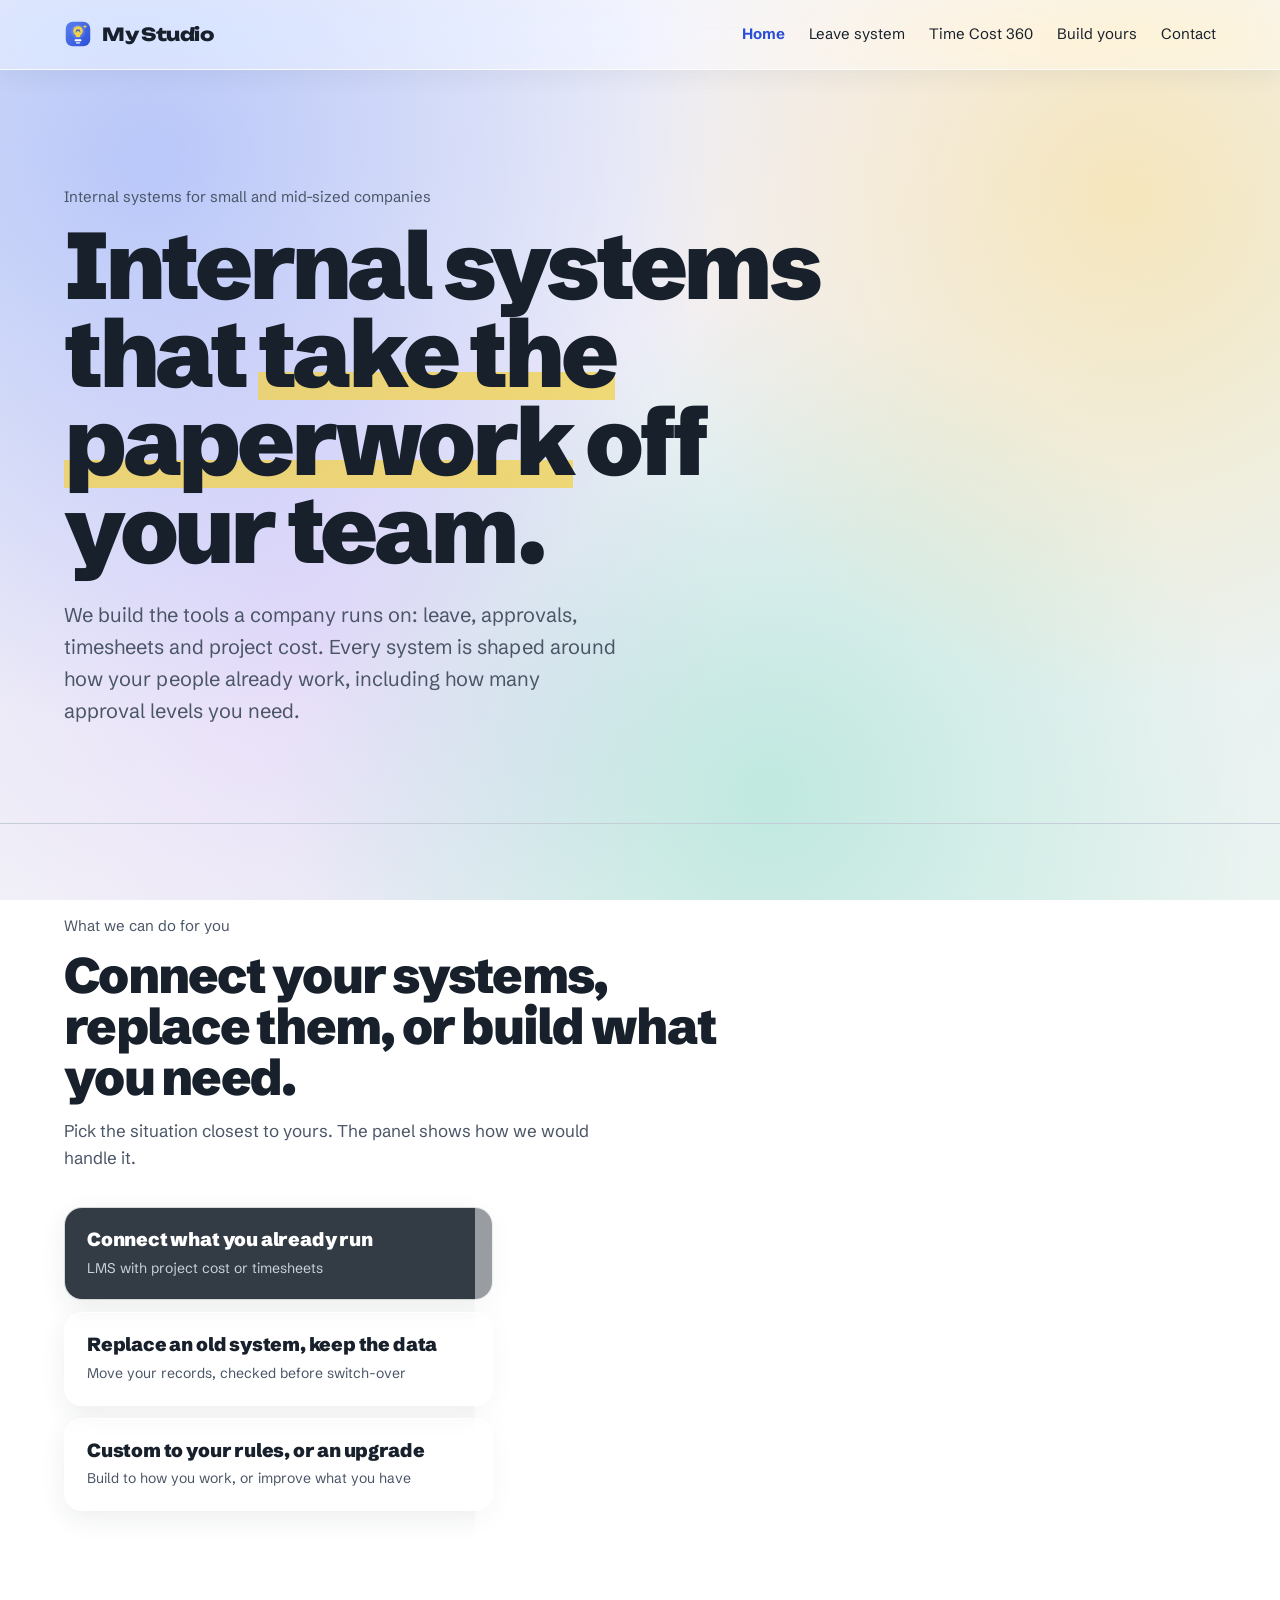
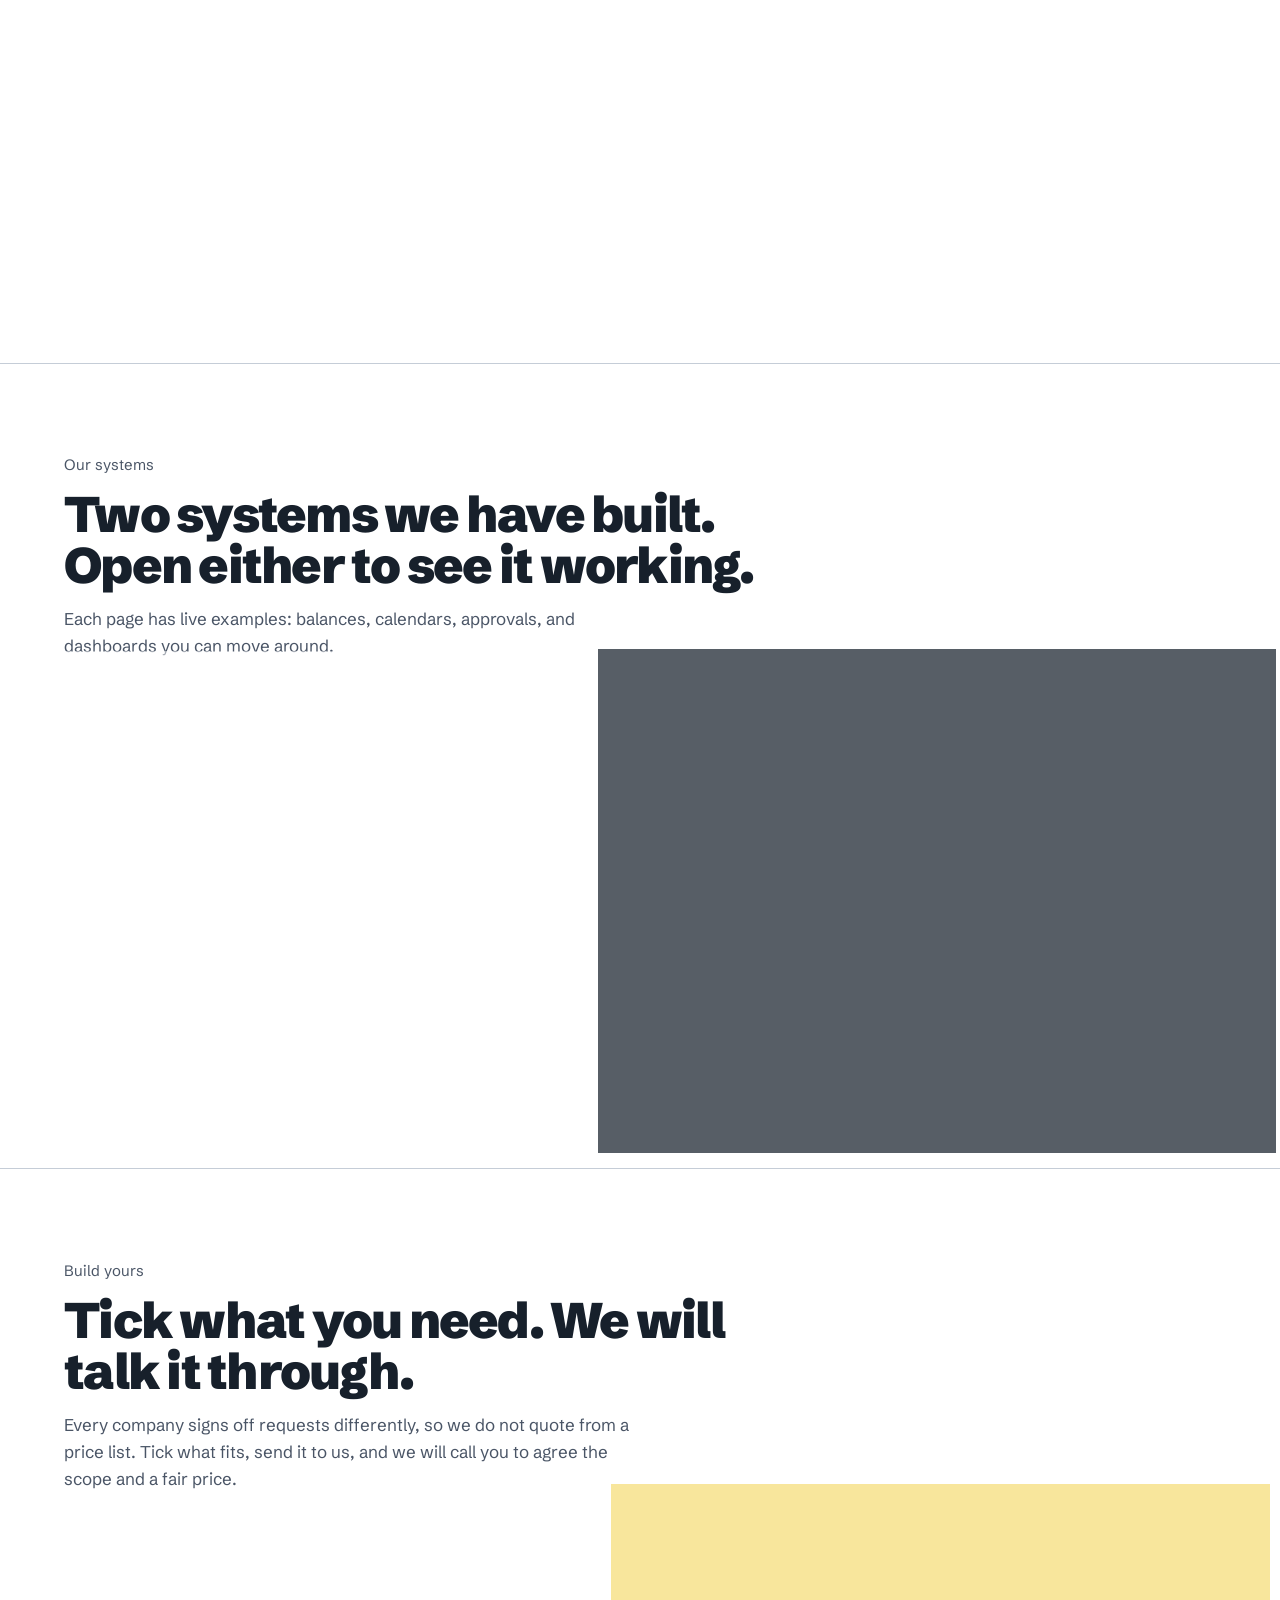
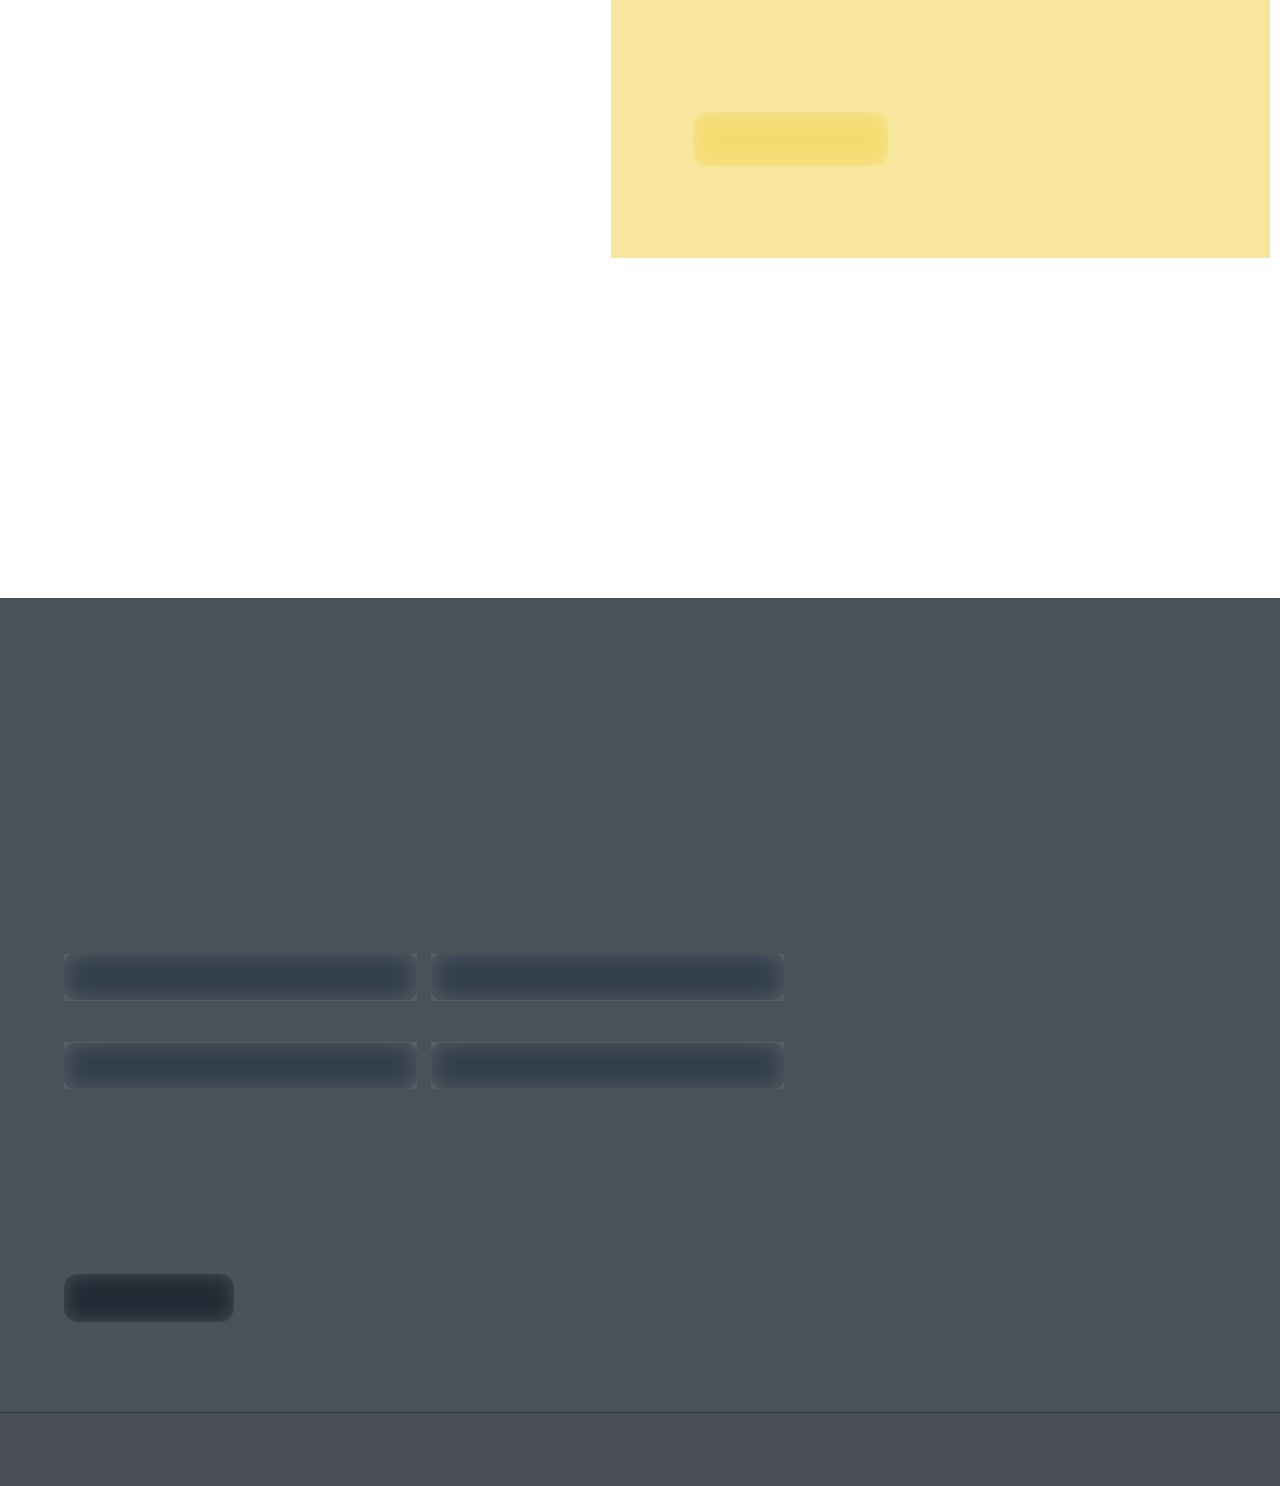
==== index.html @ 52f241e6 "my-studio-site My Studio portfolio: leave, timesheet and project cost systems." ====
<!doctype html>
<html lang="en">
<head>
<meta charset="utf-8">
<meta name="viewport" content="width=device-width, initial-scale=1">
<title>My Studio · Internal systems</title>
<link rel="preconnect" href="https://fonts.googleapis.com">
<link rel="preconnect" href="https://fonts.gstatic.com" crossorigin>
<link href="https://fonts.googleapis.com/css2?family=Schibsted+Grotesk:wght@400;500;700;900&family=Unbounded:wght@600;800&family=JetBrains+Mono:wght@400;600&display=swap" rel="stylesheet">
<link rel="stylesheet" href="styles.css">
<style>
  .hero { padding: clamp(60px, 9vw, 120px) var(--gutter) clamp(56px, 8vw, 96px); }
  .hero h1 { font-size: clamp(46px, 7.4vw, 100px); font-weight: 900; letter-spacing: -0.045em; line-height: 0.93; max-width: 14ch; }
  .hero h1 .strike {
    background: linear-gradient(var(--yellow), var(--yellow)) no-repeat 0 88% / 0% 0.3em;
    animation: wash 1s .35s cubic-bezier(.6,0,.2,1) forwards;
  }
  @keyframes wash { to { background-size: 100% 0.3em; } }
  .hero .lede { margin-top: 26px; max-width: 46ch; font-size: 20px; color: var(--ink-soft); }

  /* Interactive: what we can do */
  .path-wrap { display: grid; grid-template-columns: minmax(0, 1fr) minmax(0, 1.6fr); gap: clamp(20px, 3vw, 36px); align-items: start; }
  .path-tab {
    display: block; width: 100%; text-align: left; padding: 20px 22px; margin-bottom: 12px;
    background: rgba(255,255,255,.4); border: 1px solid rgba(255,255,255,.8); border-radius: 18px;
    box-shadow: 0 8px 26px rgba(23,32,43,.08); transition: transform .2s, background .25s, color .25s;
  }
  .path-tab:hover { transform: translateX(4px); }
  .path-tab strong { display: block; font-size: 19px; font-weight: 900; letter-spacing: -0.01em; line-height: 1.2; }
  .path-tab small { display: block; font-size: 14px; margin-top: 6px; color: var(--ink-soft); }
  .path-tab[aria-selected="true"] { background: rgba(23,32,43,.88); color: #fff; }
  .path-tab[aria-selected="true"] small { color: #C9D1DC; }

  .path-panel { padding: clamp(22px, 3vw, 34px); min-height: 420px; }
  .path-panel h3 { font-size: clamp(22px, 2.6vw, 30px); font-weight: 900; letter-spacing: -0.02em; line-height: 1.15; margin-bottom: 10px; }
  .path-panel > p { color: var(--ink-soft); margin-bottom: 22px; max-width: 52ch; }

  /* Switch */
  .switch-row { display: flex; align-items: center; justify-content: space-between; gap: 16px; padding: 14px 0; border-top: 1px solid rgba(23,32,43,.1); border-bottom: 1px solid rgba(23,32,43,.1); margin-bottom: 18px; }
  .switch-row span { font-weight: 700; font-size: 16px; }
  .switch {
    width: 58px; height: 32px; border-radius: 999px; border: 0; padding: 4px; cursor: pointer;
    background: rgba(23,32,43,.22); transition: background .3s; position: relative; flex: none;
  }
  .switch .knob { display: block; width: 24px; height: 24px; border-radius: 50%; background: #fff; box-shadow: 0 2px 6px rgba(0,0,0,.2); transform: translateX(0); transition: transform .3s cubic-bezier(.2,.7,.2,1); }
  .switch[aria-checked="true"] { background: var(--green); }
  .switch[aria-checked="true"] .knob { transform: translateX(26px); }

  /* Timesheet preview */
  .sheet-preview { border: 1px solid rgba(23,32,43,.15); border-radius: 14px; overflow: hidden; background: rgba(255,255,255,.55); }
  .sheet-row { display: grid; grid-template-columns: 70px minmax(0,1fr) 70px; gap: 12px; padding: 12px 16px; border-bottom: 1px solid rgba(23,32,43,.08); font-size: 15px; align-items: center; transition: background .4s, color .4s; }
  .sheet-row:last-child { border-bottom: 0; }
  .sheet-row .d { font-weight: 700; }
  .sheet-row .h { text-align: right; font-family: "JetBrains Mono", monospace; }
  .sheet-row.auto { background: rgba(42,79,214,.14); }
  .sheet-row.empty { color: #A5AEBB; font-style: italic; }
  .sheet-note { margin-top: 14px; font-size: 15px; color: var(--ink-soft); min-height: 24px; }

  /* Migration */
  .mig-row { margin-bottom: 16px; }
  .mig-row .top { display: flex; justify-content: space-between; font-size: 15px; margin-bottom: 6px; }
  .mig-row .top b { font-family: "JetBrains Mono", monospace; font-weight: 600; }
  .mig-row .bar { height: 12px; }
  .mig-status { margin: 18px 0; padding: 14px 16px; border-radius: 14px; background: rgba(221,229,251,.6); font-size: 15px; }
  .mig-status.done { background: rgba(220,242,227,.8); }
  .btn-run { margin-top: 4px; }

  /* Upgrade vs rebuild */
  .choice-list { list-style: none; display: grid; gap: 10px; margin-top: 18px; }
  .choice-list li { padding: 12px 14px; border-left: 4px solid var(--blue); background: rgba(221,229,251,.55); border-radius: 12px; font-size: 15px; animation: rise .35s ease both; }
  .choice-list li:nth-child(2) { animation-delay: .05s; }
  .choice-list li:nth-child(3) { animation-delay: .1s; }

  /* Products */
  .doors { display: grid; grid-template-columns: 1fr 1fr; gap: clamp(20px, 3vw, 36px); }
  .door {
    display: flex; flex-direction: column; gap: 16px; text-decoration: none; color: var(--ink);
    background: rgba(255,255,255,.5); border: 1px solid rgba(255,255,255,.8); border-radius: 18px;
    padding: clamp(24px, 3vw, 36px); box-shadow: 0 10px 36px rgba(23,32,43,.10);
    transition: transform .2s, box-shadow .2s;
  }
  .door:hover { transform: translateY(-4px); box-shadow: 0 18px 44px rgba(23,32,43,.18); }
  .door .k { font-size: 14px; color: var(--ink-soft); }
  .door h3 { font-size: clamp(26px, 3vw, 36px); font-weight: 900; letter-spacing: -0.03em; line-height: 1.05; }
  .door p { color: var(--ink-soft); max-width: 40ch; }
  .door .go { margin-top: auto; font-weight: 700; color: var(--blue); }
  .door .stats { display: grid; grid-template-columns: repeat(3, 1fr); gap: 10px; border-top: 1px dashed rgba(23,32,43,.2); padding-top: 16px; }
  .door .stats div { font-size: 13px; color: var(--ink-soft); }
  .door .stats b { display: block; font-size: 24px; color: var(--ink); font-weight: 900; letter-spacing: -0.02em; }
  .door.tc { background: rgba(23,32,43,.72); border-color: rgba(255,255,255,.18); color: #fff; }
  .door.tc p, .door.tc .k, .door.tc .stats div { color: #B9C2CF; }
  .door.tc .stats div { border-color: #2B3644; }
  .door.tc .stats b { color: var(--paper); }
  .door.tc .go { color: var(--yellow); }

  /* Build yours */
  .configure { display: grid; grid-template-columns: minmax(0, 1fr) minmax(0, 1fr); gap: clamp(28px, 4vw, 60px); align-items: start; }
  .checks { display: grid; gap: 10px; }
  .check { display: flex; gap: 14px; align-items: flex-start; padding: 16px; border: 1px solid rgba(255,255,255,.8); border-radius: 14px; background: rgba(255,255,255,.5); cursor: pointer; transition: transform .2s; }
  .check:hover { transform: translateX(4px); }
  .check input { margin-top: 5px; width: 18px; height: 18px; accent-color: var(--blue); flex: none; }
  .check strong { display: block; font-size: 17px; }
  .check span { font-size: 14px; color: var(--ink-soft); }
  .quote { border-radius: 18px; background: rgba(242,210,75,.55); border: 1px solid rgba(255,255,255,.8); padding: 26px; box-shadow: 0 10px 36px rgba(180,140,20,.18); }
  .quote h3 { font-size: 22px; margin-bottom: 14px; letter-spacing: -0.01em; }
  .quote ul { list-style: none; display: grid; gap: 8px; margin-bottom: 18px; }
  .quote li { display: flex; justify-content: space-between; gap: 10px; border-bottom: 1px solid rgba(23,32,43,.2); padding-bottom: 6px; font-size: 15px; }
  .quote li b { font-weight: 700; }
  .quote .total { display: flex; justify-content: space-between; font-size: 22px; font-weight: 900; }
  .quote .note { font-size: 14px; margin-top: 14px; }

  @media (max-width: 900px) {
    .doors, .configure, .path-wrap { grid-template-columns: 1fr; }
  }
</style>
<link rel="stylesheet" href="glass.css">
</head>
<body>

<header class="topbar">
  <a class="wordmark" href="index.html"><svg width="28" height="28" viewBox="0 0 64 64" role="img" aria-label="My Studio logo" aria-hidden="false"><defs><linearGradient id="logo-tile" x1="0" y1="0" x2="1" y2="1"><stop offset="0" stop-color="#5B7FF0"/><stop offset="1" stop-color="#2A4FD6"/></linearGradient></defs><rect x="4" y="4" width="56" height="56" rx="16" fill="url(#logo-tile)"/><circle cx="32" cy="26" r="16" fill="#FFFFFF" fill-opacity="0.12"/><circle cx="32" cy="25" r="11" fill="#F2D24B"/><rect x="27" y="33" width="10" height="6" rx="2" fill="#F2D24B"/><path d="M27.5 27.5 L30 21.5 L32 25.5 L34 21.5 L36.5 27.5" fill="none" stroke="#2A4FD6" stroke-width="2" stroke-linejoin="round" stroke-linecap="round"/><rect x="24" y="44" width="16" height="4.5" rx="2.25" fill="#FFFFFF"/><rect x="27" y="50" width="10" height="4" rx="2" fill="#FFFFFF" fill-opacity="0.7"/><path d="M48 10 L49.3 13.7 L53 15 L49.3 16.3 L48 20 L46.7 16.3 L43 15 L46.7 13.7 Z" fill="#F2D24B"/></svg><span>My Studio</span></a>
  <nav>
    <a href="index.html" aria-current="page">Home</a>
    <a href="lms.html">Leave system</a>
    <a href="timecost360.html">Time Cost 360</a>
    <a href="#build">Build yours</a>
    <a href="#contact">Contact</a>
  </nav>
</header>

<main>

  <div class="hero">
    <p class="kicker">Internal systems for small and mid-sized companies</p>
    <h1>Internal systems that <span class="strike">take the paperwork</span> off your team.</h1>
    <p class="lede">We build the tools a company runs on: leave, approvals, timesheets and project cost. Every system is shaped around how your people already work, including how many approval levels you need.</p>
  </div>

  <!-- INTERACTIVE: what we can do -->
  <section class="block" id="services-overview">
    <p class="kicker">What we can do for you</p>
    <h2>Connect your systems, replace them, or build what you need.</h2>
    <p class="sub">Pick the situation closest to yours. The panel shows how we would handle it.</p>

    <div class="path-wrap">
      <div role="tablist" aria-label="What we can do">
        <button class="path-tab" role="tab" aria-selected="true" data-path="connect">
          <strong>Connect what you already run</strong>
          <small>LMS with project cost or timesheets</small>
        </button>
        <button class="path-tab" role="tab" aria-selected="false" data-path="replace">
          <strong>Replace an old system, keep the data</strong>
          <small>Move your records, checked before switch-over</small>
        </button>
        <button class="path-tab" role="tab" aria-selected="false" data-path="custom">
          <strong>Custom to your rules, or an upgrade</strong>
          <small>Build to how you work, or improve what you have</small>
        </button>
      </div>

      <div class="path-panel card" id="path-panel" role="tabpanel" aria-live="polite"></div>
    </div>
  </section>

  <section class="block" id="products">
    <p class="kicker">Our systems</p>
    <h2>Two systems we have built. Open either to see it working.</h2>
    <p class="sub">Each page has live examples: balances, calendars, approvals, and dashboards you can move around.</p>

    <div class="doors">
      <a class="door" href="lms.html">
        <span class="k">Product 01 · Employee Hub</span>
        <h3>Leave management system</h3>
        <p>Leave balances as cards, who is away today, a team calendar, and approvals with one, two or three levels.</p>
        <div class="stats">
          <div><b>~100</b>staff</div>
          <div><b>1–3</b>approval levels</div>
          <div><b>4</b>leave types</div>
        </div>
        <span class="go">Open the leave system →</span>
      </a>

      <a class="door tc" href="timecost360.html">
        <span class="k">Product 02 · Time Cost 360</span>
        <h3>Project cost and timesheets</h3>
        <p>Cost against budget for each project, a weekly timesheet, and screens that change with each role.</p>
        <div class="stats">
          <div><b>3</b>roles</div>
          <div><b>RM</b>cost in real time</div>
          <div><b>1</b>login</div>
        </div>
        <span class="go">Open Time Cost 360 →</span>
      </a>
    </div>
  </section>

  <section class="block" id="build">
    <p class="kicker">Build yours</p>
    <h2>Tick what you need. We will talk it through.</h2>
    <p class="sub">Every company signs off requests differently, so we do not quote from a price list. Tick what fits, send it to us, and we will call you to agree the scope and a fair price.</p>

    <div class="configure">
      <div class="checks" id="checks">
        <label class="check"><input type="checkbox" checked><div><strong>Leave requests and balances</strong><span>Requests, approvals and balances in one place.</span></div></label>
        <label class="check"><input type="checkbox"><div><strong>Approval levels, set per client</strong><span>One, two or three levels that follow your reporting lines.</span></div></label>
        <label class="check"><input type="checkbox"><div><strong>Timesheets by project</strong><span>Staff log hours against the projects they work on.</span></div></label>
        <label class="check"><input type="checkbox"><div><strong>Cost against budget dashboard</strong><span>See which projects are losing or making money.</span></div></label>
        <label class="check"><input type="checkbox"><div><strong>Role-based access</strong><span>Each person sees only what their role allows.</span></div></label>
        <label class="check"><input type="checkbox"><div><strong>Staff profile sign-in</strong><span>One login shared with your existing system.</span></div></label>
      </div>

      <div class="quote" aria-live="polite">
        <h3>Your shortlist</h3>
        <ul id="quote-list"></ul>
        <p class="note">Nothing is sent yet. Fill in the form below and we will call you to talk through the details.</p>
        <a class="btn" href="#contact">Send my shortlist →</a>
      </div>
    </div>
  </section>

  <section class="block contact" id="contact">
    <h2>Tell us what takes too long at your company.</h2>
    <p class="lead">A short brief is enough to start. Include your company size and how many approval levels you need. We reply within two working days.</p>
    <form class="enquiry" action="https://formspree.io/f/YOUR_FORM_ID" method="POST">
      <input type="hidden" name="_subject" value="New My Studio enquiry">
      <input type="hidden" name="shortlist" id="shortlist-field" value="">
      <div class="enquiry-grid">
        <div class="field"><label for="f-name">Your name</label><input id="f-name" name="name" type="text" required autocomplete="name"></div>
        <div class="field"><label for="f-company">Company</label><input id="f-company" name="company" type="text" autocomplete="organization"></div>
        <div class="field"><label for="f-email">Work email</label><input id="f-email" name="email" type="email" required autocomplete="email"></div>
        <div class="field"><label for="f-phone">Phone or WhatsApp (optional)</label><input id="f-phone" name="phone" type="tel" autocomplete="tel"></div>
      </div>
      <div class="field"><label for="f-message">What takes too long at your company?</label><textarea id="f-message" name="message" rows="4"></textarea></div>
      <button class="btn" type="submit">Send enquiry →</button>
    </form>
  </section>

</main>

<footer>
  <p>My Studio. Systems built for small and mid-sized companies.</p>
</footer>

<script>
  /* ---------- Interactive: what we can do ---------- */
  const panel = document.getElementById('path-panel');
  const tabs = document.querySelectorAll('.path-tab');
  let migrateTimer = null;

  function showPath(key) {
    tabs.forEach(t => t.setAttribute('aria-selected', t.dataset.path === key));
    clearInterval(migrateTimer);
    if (key === 'connect') renderConnect();
    if (key === 'replace') renderReplace();
    if (key === 'custom') renderCustom();
  }

  /* Connect: LMS and timesheet link */
  function renderConnect() {
    panel.innerHTML = `
      <h3>Leave System Management (LMS) and your timesheet, linked.</h3>
      <p>Leave System Management (LMS) and project cost or timesheets can work together, or stay separate. We link them only where your company needs it, such as showing approved leave on a timesheet, so nothing is typed twice.</p>
      <div class="switch-row">
        <span>Show approved leave on the timesheet</span>
        <button class="switch" role="switch" aria-checked="false" aria-label="Show approved leave on the timesheet"><span class="knob"></span></button>
      </div>
      <div class="sheet-preview" id="sheet"></div>
      <p class="sheet-note" id="sheet-note"></p>`;

    const sw = panel.querySelector('.switch');
    const rows = [
      { d: 'Mon', t: 'Kiosk rollout', h: 8 },
      { d: 'Tue', t: 'Kiosk rollout', h: 8 },
      { d: 'Wed', leave: true, h: 8 },
      { d: 'Thu', t: 'Kiosk rollout', h: 8 },
      { d: 'Fri', t: 'Kiosk rollout', h: 8 }
    ];

    function drawSheet(linked) {
      sw.setAttribute('aria-checked', linked);
      const sheet = document.getElementById('sheet');
      sheet.innerHTML = rows.map(r => {
        if (r.leave) {
          return linked
            ? `<div class="sheet-row auto"><span class="d">${r.d}</span><span>Annual leave (approved), filled in</span><span class="h">${r.h} hrs</span></div>`
            : `<div class="sheet-row empty"><span class="d">${r.d}</span><span>Nothing entered yet</span><span class="h">0 hrs</span></div>`;
        }
        return `<div class="sheet-row"><span class="d">${r.d}</span><span>${r.t}</span><span class="h">${r.h} hrs</span></div>`;
      }).join('');
      document.getElementById('sheet-note').textContent = linked
        ? 'Leave came from the LMS. Staff entered 4 days by hand instead of 5.'
        : 'Without the link, staff type the leave day in again by hand.';
    }

    sw.addEventListener('click', () => drawSheet(sw.getAttribute('aria-checked') !== 'true'));
    drawSheet(false);
  }

  /* Replace: migration with checks */
  function renderReplace() {
    const sets = [
      { name: 'Staff records', total: 96 },
      { name: 'Leave balances', total: 412 },
      { name: 'Project history', total: 58 }
    ];
    panel.innerHTML = `
      <h3>Your old records are checked before anything switches over.</h3>
      <p>Already on a system you want to leave? Worried about your data? <strong style="color:#EA580C;font-weight:900">We build the new one and move your existing records into it, including staff, leave balances, and project history. The move is checked against your old records before anything is switched over.</strong></p>
      ${sets.map((s, i) => `
        <div class="mig-row">
          <div class="top"><span>${s.name}</span><b id="cnt-${i}">0 / ${s.total}</b></div>
          <div class="bar"><div class="bar-fill" id="bar-${i}" style="width:0"></div></div>
        </div>`).join('')}
      <div class="mig-status" id="mig-status">Press the button to run a sample move of the data.</div>
      <button class="btn btn-run" id="run-migrate">Run sample migration</button>`;

    document.getElementById('run-migrate').addEventListener('click', () => {
      clearInterval(migrateTimer);
      sets.forEach((s, i) => {
        document.getElementById('cnt-' + i).textContent = '0 / ' + s.total;
        document.getElementById('bar-' + i).style.width = '0';
      });
      const status = document.getElementById('mig-status');
      status.classList.remove('done');
      status.textContent = 'Copying records...';

      let step = 0;
      const steps = 40;
      migrateTimer = setInterval(() => {
        step++;
        sets.forEach((s, i) => {
          const n = Math.round(s.total * Math.min(1, step / steps));
          document.getElementById('cnt-' + i).textContent = n + ' / ' + s.total;
          document.getElementById('bar-' + i).style.width = (n / s.total * 100) + '%';
        });
        if (step >= steps) {
          clearInterval(migrateTimer);
          const total = sets.reduce((a, s) => a + s.total, 0);
          status.classList.add('done');
          status.textContent = `All ${total} records match the old system. Ready to switch over.`;
        }
      }, 60);
    });
  }

  /* Custom: upgrade or rebuild */
  function renderCustom() {
    panel.innerHTML = `
      <h3>Upgrade if it mostly works. Rebuild if it no longer fits.</h3>
      <p>We build to your company's approval levels, roles, and reports. If your current system mostly works but falls short, we can upgrade or improve it rather than starting from scratch.</p>
      <div class="seg" role="group" aria-label="Current system" id="custom-seg" style="margin-bottom:6px">
        <button data-c="upgrade" aria-pressed="true">It mostly works</button>
        <button data-c="rebuild" aria-pressed="false">It no longer fits</button>
      </div>
      <ul class="choice-list" id="choice-list"></ul>`;

    const options = {
      upgrade: [
        'Keep your current data and screens',
        'Add the approval levels or reports you are missing',
        'Fix what slows your team down, without a full rebuild'
      ],
      rebuild: [
        'Design the screens around how your team actually works',
        'Move your existing records across, checked before switch-over',
        'Connect to the other systems you use, such as leave or timesheets'
      ]
    };

    function show(key) {
      document.querySelectorAll('#custom-seg button').forEach(b => b.setAttribute('aria-pressed', b.dataset.c === key));
      document.getElementById('choice-list').innerHTML = options[key].map(t => `<li>${t}</li>`).join('');
    }

    document.querySelectorAll('#custom-seg button').forEach(b => b.addEventListener('click', () => show(b.dataset.c)));
    show('upgrade');
  }

  tabs.forEach(t => t.addEventListener('click', () => showPath(t.dataset.path)));
  showPath('connect');

  /* ---------- Build yours: quote ---------- */
  const checks = document.querySelectorAll('#checks input');
  const quoteList = document.getElementById('quote-list');
  const shortlistField = document.getElementById('shortlist-field');

  function drawQuote() {
    quoteList.innerHTML = '';
    const picked = [];
    checks.forEach(c => {
      if (!c.checked) return;
      const label = c.closest('label').querySelector('strong').textContent;
      picked.push(label);
      const li = document.createElement('li');
      li.textContent = label;
      quoteList.appendChild(li);
    });
    if (!picked.length) {
      const li = document.createElement('li');
      li.textContent = 'Pick at least one item to build your shortlist.';
      quoteList.appendChild(li);
    }
    shortlistField.value = picked.join(', ');
  }

  checks.forEach(c => c.addEventListener('change', drawQuote));
  drawQuote();
</script>

</body>
</html>
---- styles.css ----
:root {
  --paper: #EDF0F3;
  --white: #FFFFFF;
  --ink: #17202B;
  --ink-soft: #4A5566;
  --blue: #2A4FD6;
  --blue-wash: #DDE5FB;
  --yellow: #F2D24B;
  --green: #15803D;
  --green-wash: #DCF2E3;
  --red: #B42318;
  --red-wash: #FDE7E4;
  --amber: #B45309;
  --rule: #C5CDD7;
  --gutter: clamp(20px, 5vw, 72px);
}

* { box-sizing: border-box; margin: 0; padding: 0; }
html { scroll-behavior: smooth; }
body {
  background: var(--paper);
  color: var(--ink);
  font-family: "Schibsted Grotesk", system-ui, sans-serif;
  font-size: 17px;
  line-height: 1.6;
  -webkit-font-smoothing: antialiased;
}
:focus-visible { outline: 3px solid var(--blue); outline-offset: 3px; }
button, select, input { font: inherit; color: inherit; }
button { cursor: pointer; }
a { color: var(--blue); }
.mono { font-family: "JetBrains Mono", ui-monospace, monospace; font-size: 14px; }
.muted { color: var(--ink-soft); }

/* ---------- Top bar ---------- */
.topbar {
  display: flex; justify-content: space-between; align-items: center; gap: 16px;
  padding: 20px var(--gutter);
  border-bottom: 1px solid var(--rule);
  position: sticky; top: 0; background: var(--paper); z-index: 20;
}
.wordmark { font-weight: 900; font-size: 20px; letter-spacing: -0.02em; text-decoration: none; color: var(--ink); }
.topbar nav { display: flex; gap: 24px; font-size: 15px; flex-wrap: wrap; }
.topbar nav a { color: var(--ink); text-decoration: none; }
.topbar nav a[aria-current="page"] { color: var(--blue); font-weight: 700; }
.topbar nav a:hover { color: var(--blue); }

/* ---------- Buttons ---------- */
.btn {
  display: inline-flex; align-items: center; gap: 10px;
  padding: 13px 20px; border: 2px solid var(--ink); background: var(--ink); color: var(--paper);
  text-decoration: none; font-weight: 700; font-size: 16px;
  transition: background .2s, color .2s, transform .15s, box-shadow .15s;
}
.btn:hover { transform: translate(-2px,-2px); box-shadow: 4px 4px 0 var(--ink); }
.btn.ghost { background: transparent; color: var(--ink); }
.btn.ghost:hover { background: var(--ink); color: var(--paper); }
.btn:disabled { background: var(--rule); border-color: var(--rule); color: var(--ink-soft); cursor: not-allowed; transform: none; box-shadow: none; }

/* ---------- Layout ---------- */
.page-hero { padding: clamp(48px, 7vw, 88px) var(--gutter) clamp(36px, 5vw, 60px); border-bottom: 1px solid var(--rule); }
.kicker { font-size: 15px; color: var(--ink-soft); margin-bottom: 12px; }
.page-hero h1 { font-size: clamp(42px, 6.4vw, 84px); font-weight: 900; letter-spacing: -0.04em; line-height: 0.96; max-width: 16ch; }
.page-hero .lede { margin-top: 22px; max-width: 46ch; font-size: 19px; color: var(--ink-soft); }
.block { padding: clamp(48px, 7vw, 92px) var(--gutter); border-top: 1px solid var(--rule); }
.block h2 { font-size: clamp(30px, 4vw, 50px); font-weight: 900; letter-spacing: -0.035em; line-height: 1.02; max-width: 22ch; margin-bottom: 14px; }
.block > .sub { color: var(--ink-soft); max-width: 58ch; margin-bottom: 36px; }
.grid-2 { display: grid; grid-template-columns: minmax(0, 1fr) minmax(0, 1fr); gap: clamp(24px, 3.5vw, 48px); align-items: start; }
.grid-3 { display: grid; grid-template-columns: repeat(3, minmax(0, 1fr)); gap: 18px; }
.grid-4 { display: grid; grid-template-columns: repeat(4, minmax(0, 1fr)); gap: 18px; }

/* ---------- Segmented control (used for levels, roles, filters) ---------- */
.seg { display: inline-flex; border: 2px solid var(--ink); flex-wrap: wrap; }
.seg button {
  padding: 10px 16px; background: var(--white); border: 0; border-right: 2px solid var(--ink);
  font-weight: 700; font-size: 15px; transition: background .2s, color .2s;
}
.seg button:last-child { border-right: 0; }
.seg button:hover { background: var(--blue-wash); }
.seg button[aria-pressed="true"] { background: var(--ink); color: var(--paper); }

/* ---------- Cards ---------- */
.card { background: var(--white); border: 1px solid var(--ink); padding: 22px; }
.card h3 { font-size: 19px; letter-spacing: -0.01em; margin-bottom: 4px; }
.card .meta { font-size: 14px; color: var(--ink-soft); }

/* ---------- Bars ---------- */
.bar { height: 12px; background: var(--paper); border: 1px solid var(--rule); overflow: hidden; }
.bar-fill { height: 100%; width: 0; background: var(--blue); transition: width .6s cubic-bezier(.2,.7,.2,1), background .3s; }
.bar-fill.over, .bar-fill.low { background: var(--red); }
.bar-fill.mid { background: var(--amber); }

/* ---------- Pills ---------- */
.pill { display: inline-block; font-size: 13px; font-weight: 700; padding: 3px 10px; border: 1px solid currentColor; }
.pill.ok { color: var(--green); }
.pill.warn { color: var(--amber); }
.pill.bad { color: var(--red); }
.pill.info { color: var(--blue); }

/* ---------- Footer / contact ---------- */
.contact { background: var(--ink); color: var(--paper); }
.contact h2 { color: var(--paper); }
.contact p.lead { font-size: 19px; max-width: 42ch; color: #C9D1DC; margin-bottom: 30px; }
.contact a.big { display: inline-block; font-size: clamp(22px, 3.4vw, 40px); font-weight: 700; color: var(--yellow); text-decoration: none; border-bottom: 3px solid var(--yellow); padding-bottom: 6px; }
.contact a.big:hover { color: var(--paper); border-color: var(--paper); }
footer { padding: 26px var(--gutter); font-size: 14px; background: #0F1620; color: #8D98A8; }

@keyframes rise { from { opacity: 0; transform: translateY(14px); } to { opacity: 1; transform: none; } }
.rise { animation: rise .45s cubic-bezier(.2,.7,.2,1) both; }

@media (max-width: 960px) {
  .grid-2 { grid-template-columns: 1fr; }
  .grid-3 { grid-template-columns: 1fr 1fr; }
  .grid-4 { grid-template-columns: 1fr 1fr; }
}
@media (max-width: 600px) {
  .grid-3, .grid-4 { grid-template-columns: 1fr; }
  .topbar nav { gap: 14px; font-size: 14px; }
}
@media (prefers-reduced-motion: reduce) {
  *, *::before, *::after { animation: none !important; transition: none !important; scroll-behavior: auto !important; }
}
---- glass.css ----
/* Glass layer. Loaded after each page's own styles, so it overrides them. */

body {
  min-height: 100vh;
  background:
    radial-gradient(circle at 12% 18%, rgba(96, 130, 255, .35) 0, transparent 42%),
    radial-gradient(circle at 88% 22%, rgba(255, 214, 102, .40) 0, transparent 38%),
    radial-gradient(circle at 60% 88%, rgba(94, 214, 180, .32) 0, transparent 44%),
    radial-gradient(circle at 25% 70%, rgba(190, 150, 255, .22) 0, transparent 36%),
    linear-gradient(135deg, #E4EAF6 0%, #F2F0F8 45%, #E9F3F0 100%);
  background-attachment: fixed;
}

section, .block { scroll-margin-top: 96px; }

/* Glass surfaces */
.topbar {
  background: rgba(255, 255, 255, .42);
  backdrop-filter: blur(18px) saturate(160%);
  -webkit-backdrop-filter: blur(18px) saturate(160%);
  border-bottom: 1px solid rgba(255, 255, 255, .75);
  box-shadow: 0 6px 24px rgba(23, 32, 43, .06);
}

.card, .sheet, .door, .check, .leave-card, .leave-detail, .who, .cal, .day-panel,
.chain .node, .chain-note, .team-bar, .seg, .role-wrap, .screens, .preview,
.proj, .ts, .limit-table, .rate-panel, .explorer, .tabs, .panel, .flow button,
.report-row, .note-box, .flow-note, .status, .quote, .staff-pick select,
.cal-head button, .day-panel, .who-row, .ts input, .limit-table input, .checks,
.services, .project-body, .page-hero, .balance-row, .day-picker button, .field select, .field input {
  backdrop-filter: blur(14px) saturate(150%);
  -webkit-backdrop-filter: blur(14px) saturate(150%);
}

.card, .sheet, .door, .check, .leave-card, .leave-detail, .who, .cal, .day-panel,
.chain .node, .role-wrap, .proj, .ts, .limit-table, .rate-panel, .explorer, .panel,
.preview, .screens, .tabs, .card {
  background: rgba(255, 255, 255, .5);
  border: 1px solid rgba(255, 255, 255, .8);
  border-radius: 18px;
  box-shadow: 0 10px 36px rgba(23, 32, 43, .10), inset 0 1px 0 rgba(255, 255, 255, .7);
}

.sheet, .leave-detail, .quote, .who, .cal, .day-panel { border-radius: 18px; }
.quote {
  background: rgba(242, 210, 75, .55);
  border: 1px solid rgba(255, 255, 255, .8);
  box-shadow: 0 10px 36px rgba(180, 140, 20, .18), inset 0 1px 0 rgba(255, 255, 255, .6);
}

.door.tc {
  background: rgba(23, 32, 43, .72);
  border: 1px solid rgba(255, 255, 255, .18);
  box-shadow: 0 14px 40px rgba(23, 32, 43, .25);
}

/* Lifts instead of hard offset shadows */
.door:hover, .leave-card:hover, .proj:hover, .check:hover {
  transform: translateY(-4px);
  box-shadow: 0 18px 44px rgba(23, 32, 43, .18);
}
.leave-card[aria-expanded="true"] {
  background: rgba(23, 32, 43, .78);
  border-color: rgba(255, 255, 255, .15);
}

.seg { border: 1px solid rgba(255, 255, 255, .8); background: rgba(255, 255, 255, .35); }
.seg button { background: transparent; border-right: 1px solid rgba(23, 32, 43, .12); }
.seg button:hover { background: rgba(255, 255, 255, .6); }
.seg button[aria-pressed="true"] { background: rgba(23, 32, 43, .86); color: #fff; }

.btn {
  background: rgba(23, 32, 43, .86);
  border: 1px solid rgba(255, 255, 255, .18);
  border-radius: 14px;
  backdrop-filter: blur(10px);
  box-shadow: 0 8px 22px rgba(23, 32, 43, .18);
}
.btn:hover { transform: translateY(-2px); box-shadow: 0 12px 28px rgba(23, 32, 43, .24); }
.btn.ghost { background: rgba(255, 255, 255, .35); color: var(--ink); border: 1px solid rgba(23, 32, 43, .25); }
.btn.ghost:hover { background: rgba(23, 32, 43, .86); color: #fff; }

.screen-btn { background: rgba(255, 255, 255, .25); border-bottom: 1px solid rgba(23, 32, 43, .08); }
.screen-btn[aria-selected="true"] { background: rgba(23, 32, 43, .86); color: #fff; }
.screen-btn:hover:not(:disabled) { background: rgba(255, 255, 255, .6); }
.tab { background: transparent; border-bottom: 1px solid rgba(23, 32, 43, .08); }
.tab[aria-selected="true"] { background: rgba(23, 32, 43, .86); color: #fff; }
.tab:hover { background: rgba(255, 255, 255, .55); }

.field select, .field input[type="number"], .ts input, .limit-table input,
.staff-pick select, .day-picker button, .flow button {
  background: rgba(255, 255, 255, .55);
  border: 1px solid rgba(23, 32, 43, .12);
  border-radius: 10px;
}
.day-picker button.on { background: rgba(42, 79, 214, .85); border-color: transparent; color: #fff; }
.flow button.active { background: rgba(42, 79, 214, .85); border-color: transparent; }

.status { background: rgba(221, 229, 251, .6); border-radius: 12px; border-left-width: 4px; }
.status.ok { background: rgba(220, 242, 227, .7); }
.status.warn { background: rgba(253, 231, 228, .75); }
.note-box, .flow-note, .chain-note { background: rgba(221, 229, 251, .55); border-radius: 14px; }

.cal-day { background: rgba(255, 255, 255, .35); }
.cal-day:disabled { background: rgba(255, 255, 255, .15); }
.cal-day:hover:not(:disabled) { background: rgba(221, 229, 251, .75); }
.cal-day.selected { background: rgba(221, 229, 251, .85); }
.cal-dow { background: transparent; }
.ts th, .limit-table th { background: rgba(255, 255, 255, .45); }
.ts tfoot td { border-top: 1px solid rgba(23, 32, 43, .25); }

.bar { background: rgba(255, 255, 255, .55); border: 1px solid rgba(23, 32, 43, .10); border-radius: 999px; height: 10px; }
.bar-fill { border-radius: 999px; background: linear-gradient(90deg, #5B7FF0, #2A4FD6); }
.bar-fill.mid { background: linear-gradient(90deg, #F7C25C, #D97706); }
.bar-fill.over, .bar-fill.low { background: linear-gradient(90deg, #F47A6E, #B42318); }

.pill { background: rgba(255, 255, 255, .6); border-radius: 999px; border-width: 1px; }

.contact { background: rgba(23, 32, 43, .78); backdrop-filter: blur(18px); -webkit-backdrop-filter: blur(18px); border-top: 1px solid rgba(255, 255, 255, .12); }
footer { background: rgba(15, 22, 32, .75); backdrop-filter: blur(14px); -webkit-backdrop-filter: blur(14px); }

.hero h1 .strike, .page-hero h1 .strike {
  background-image: linear-gradient(rgba(242, 210, 75, .75), rgba(242, 210, 75, .75));
  border-radius: 6px;
}
.topbar nav a[aria-current="page"] { color: var(--blue); }

/* Enquiry form */
.enquiry { margin-top: 28px; display: grid; gap: 14px; max-width: 720px; }
.enquiry-grid { display: grid; grid-template-columns: repeat(2, minmax(0, 1fr)); gap: 14px; }
.enquiry textarea {
  width: 100%; box-sizing: border-box; font: inherit; padding: 12px 14px;
  background: rgba(255,255,255,.55); border: 1px solid rgba(23,32,43,.12); border-radius: 10px; color: var(--ink);
}
.enquiry .btn { justify-self: start; }
@media (max-width: 640px) { .enquiry-grid { grid-template-columns: 1fr; } }

/* Wordmark: inline logo, aligned with the name */
.wordmark { display: inline-flex; align-items: center; gap: 10px; }
.wordmark svg { width: 28px; height: 28px; flex-shrink: 0; display: block; }

/* Enquiry form on the dark contact band */
.contact .enquiry label { display: block; font-size: 14px; font-weight: 600; color: #E6EAF2; margin-bottom: 6px; }
.contact .enquiry input:not([type="hidden"]), .contact .enquiry textarea {
  width: 100%; box-sizing: border-box; height: 46px; padding: 0 14px;
  font: inherit; font-size: 15px; color: #FFFFFF;
  background: rgba(255,255,255,.08); border: 1px solid rgba(255,255,255,.22); border-radius: 10px; outline: none;
}
.contact .enquiry textarea { height: auto; min-height: 110px; padding: 12px 14px; resize: vertical; }
.contact .enquiry input:focus, .contact .enquiry textarea:focus { border-color: #F2D24B; background: rgba(255,255,255,.14); }
.contact .enquiry input::placeholder, .contact .enquiry textarea::placeholder { color: rgba(255,255,255,.45); }
.contact .enquiry .btn { height: 48px; padding: 0 24px; }

/* Shortlist button spacing */
.quote .btn { display: inline-block; margin-top: 14px; }

/* Phone header: keep the name on one line and let the menu wrap neatly */
.wordmark { white-space: nowrap; }
@media (max-width: 640px) {
  .topbar { flex-wrap: wrap; row-gap: 8px; }
  .topbar nav { flex-wrap: wrap; gap: 4px 14px; }
  .topbar nav a { font-size: 14px; }
}

/* Logo name only: its own display font. Body text stays Schibsted Grotesk. */
.wordmark span { font-family: "Unbounded", system-ui, sans-serif; font-weight: 800; font-size: 18px; letter-spacing: -0.02em; }
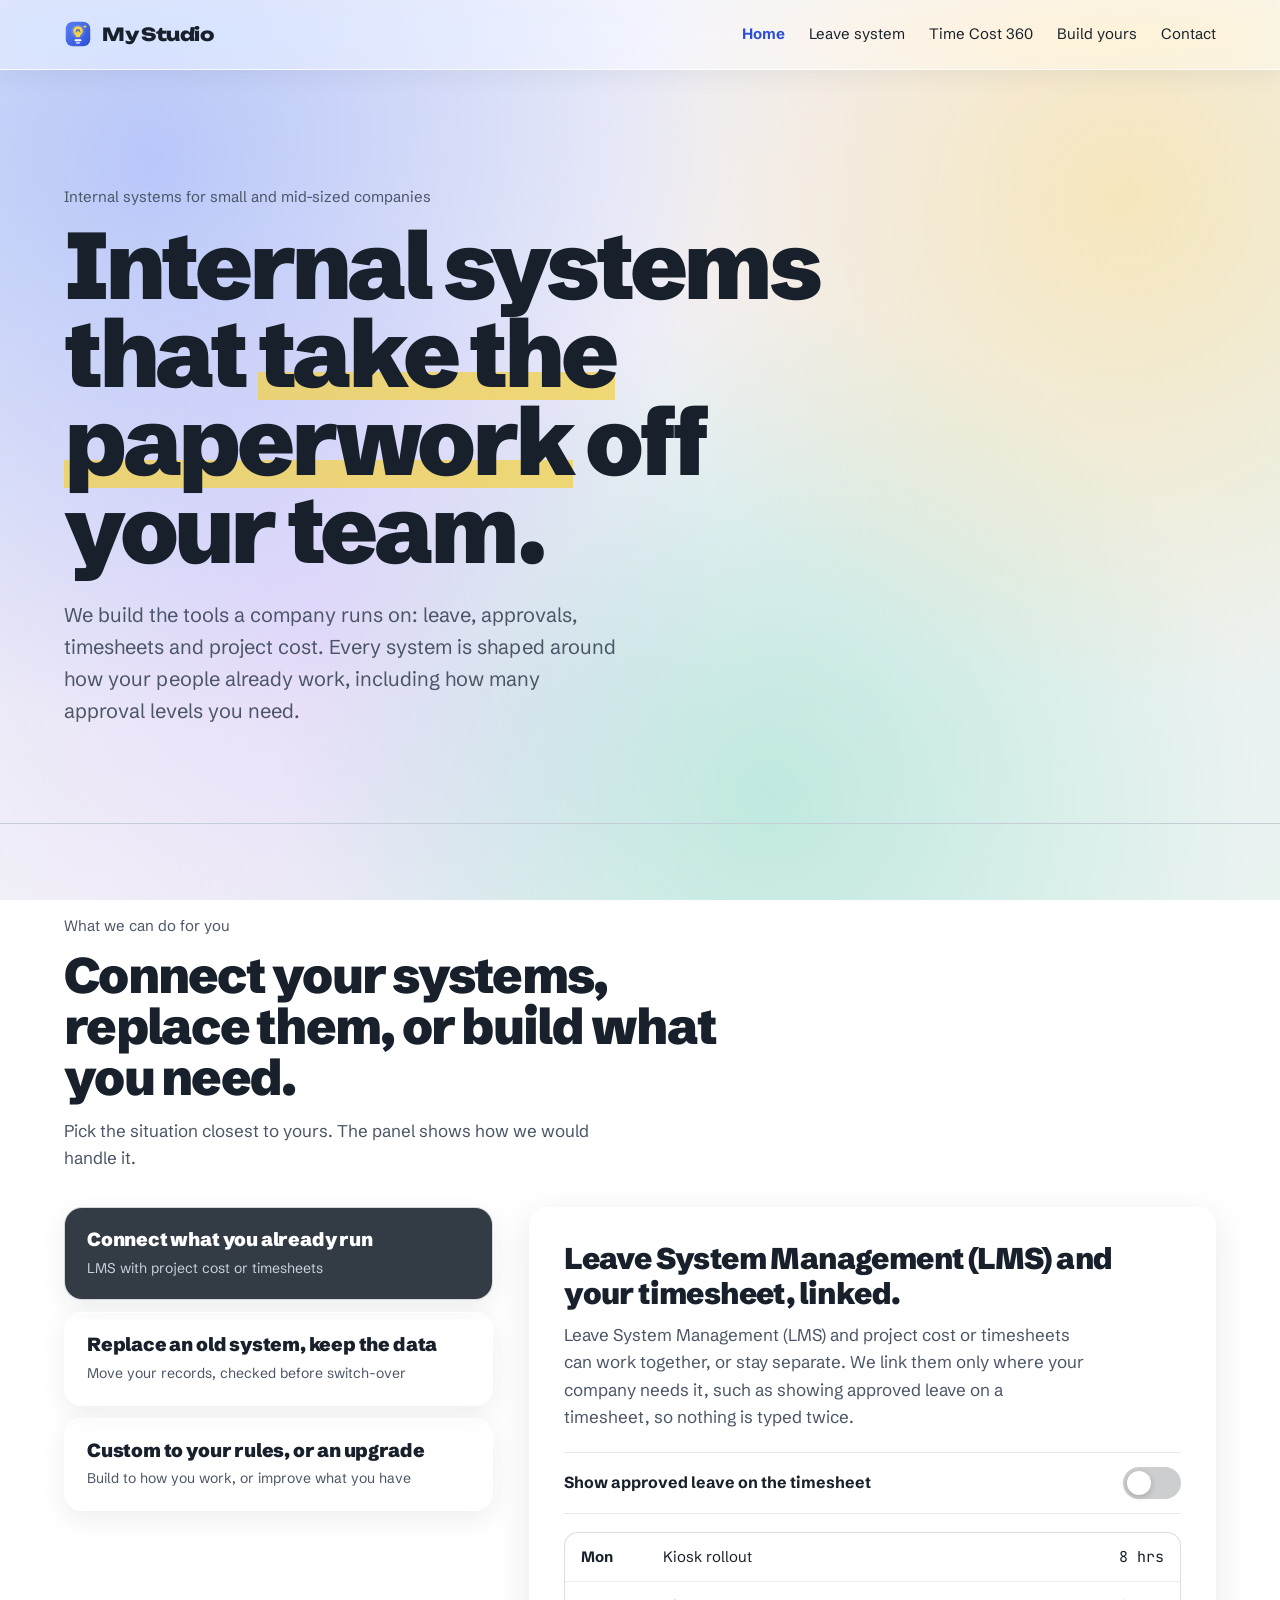
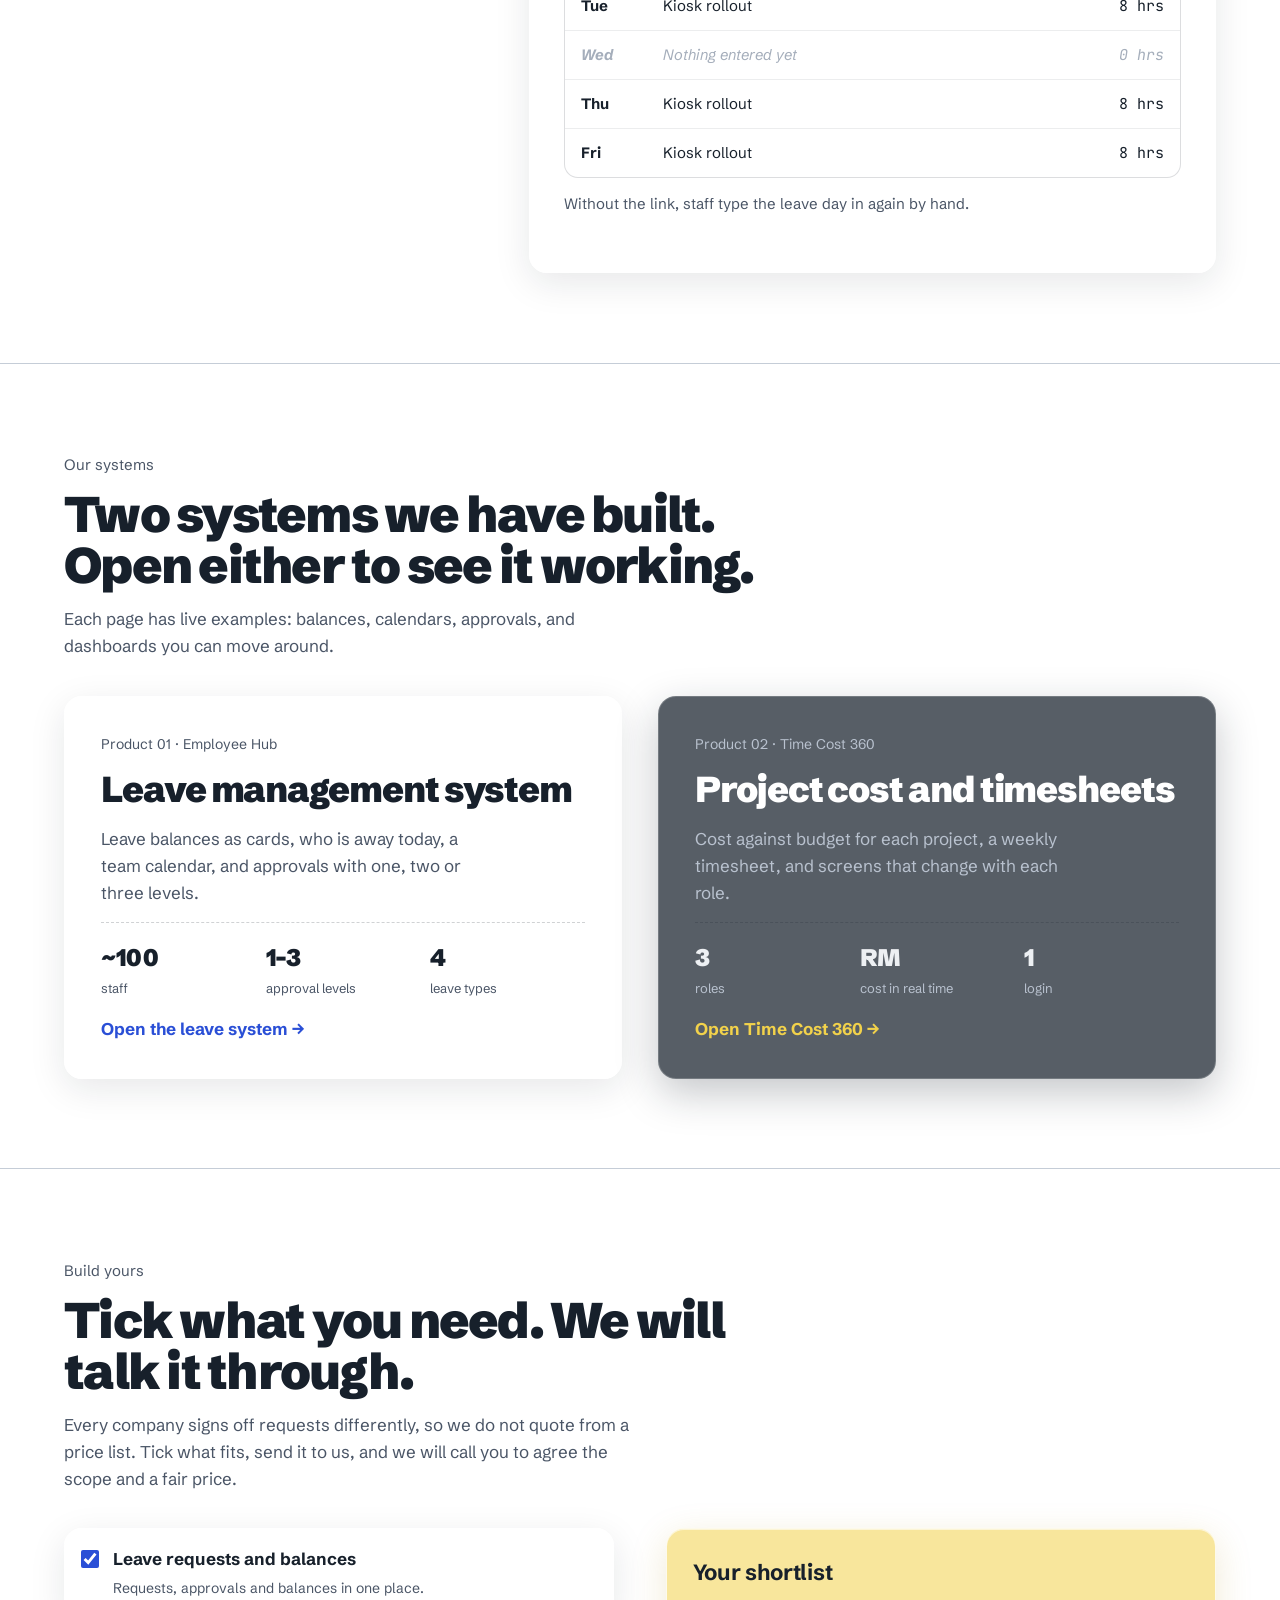
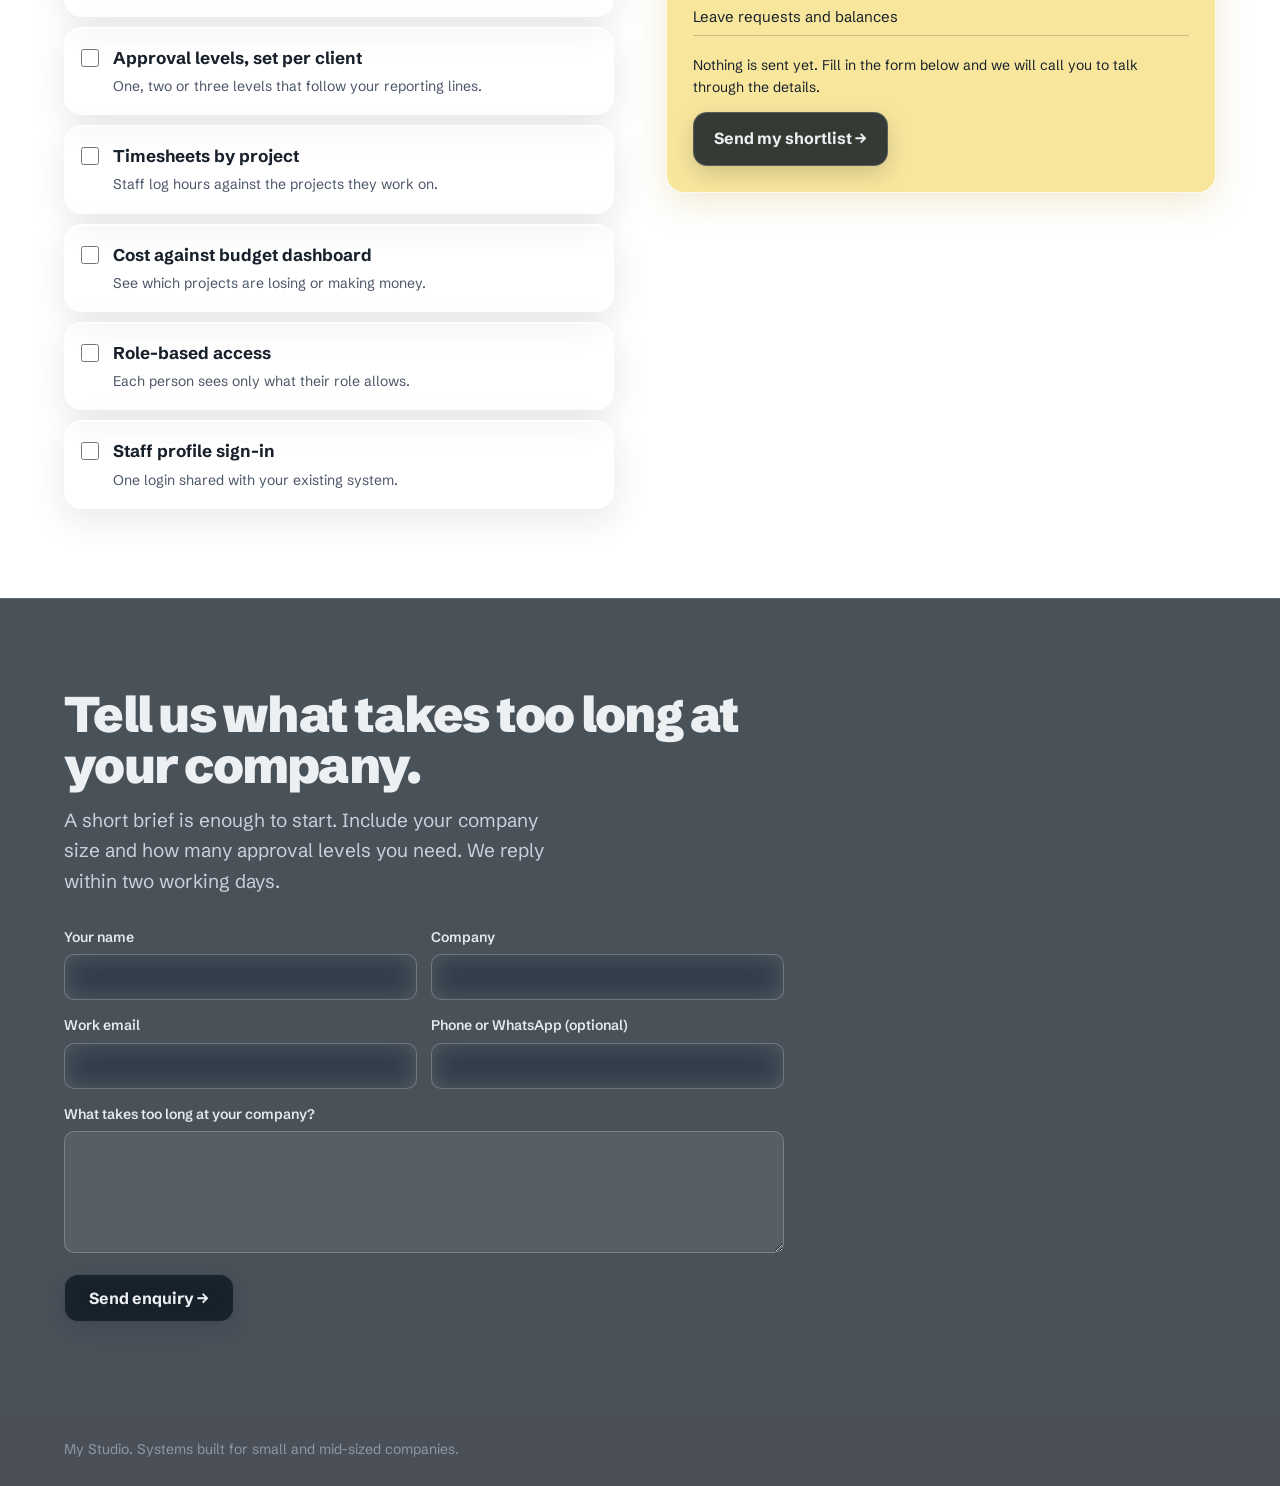
==== commit 17940f4a: "Update form action URL in contact section" ====
--- a/index.html
+++ b/index.html
@@ -221,7 +221,7 @@
   <section class="block contact" id="contact">
     <h2>Tell us what takes too long at your company.</h2>
     <p class="lead">A short brief is enough to start. Include your company size and how many approval levels you need. We reply within two working days.</p>
-    <form class="enquiry" action="https://formspree.io/f/YOUR_FORM_ID" method="POST">
+    <form class="enquiry" action="https://formspree.io/f/moejypke" method="POST">
       <input type="hidden" name="_subject" value="New My Studio enquiry">
       <input type="hidden" name="shortlist" id="shortlist-field" value="">
       <div class="enquiry-grid">
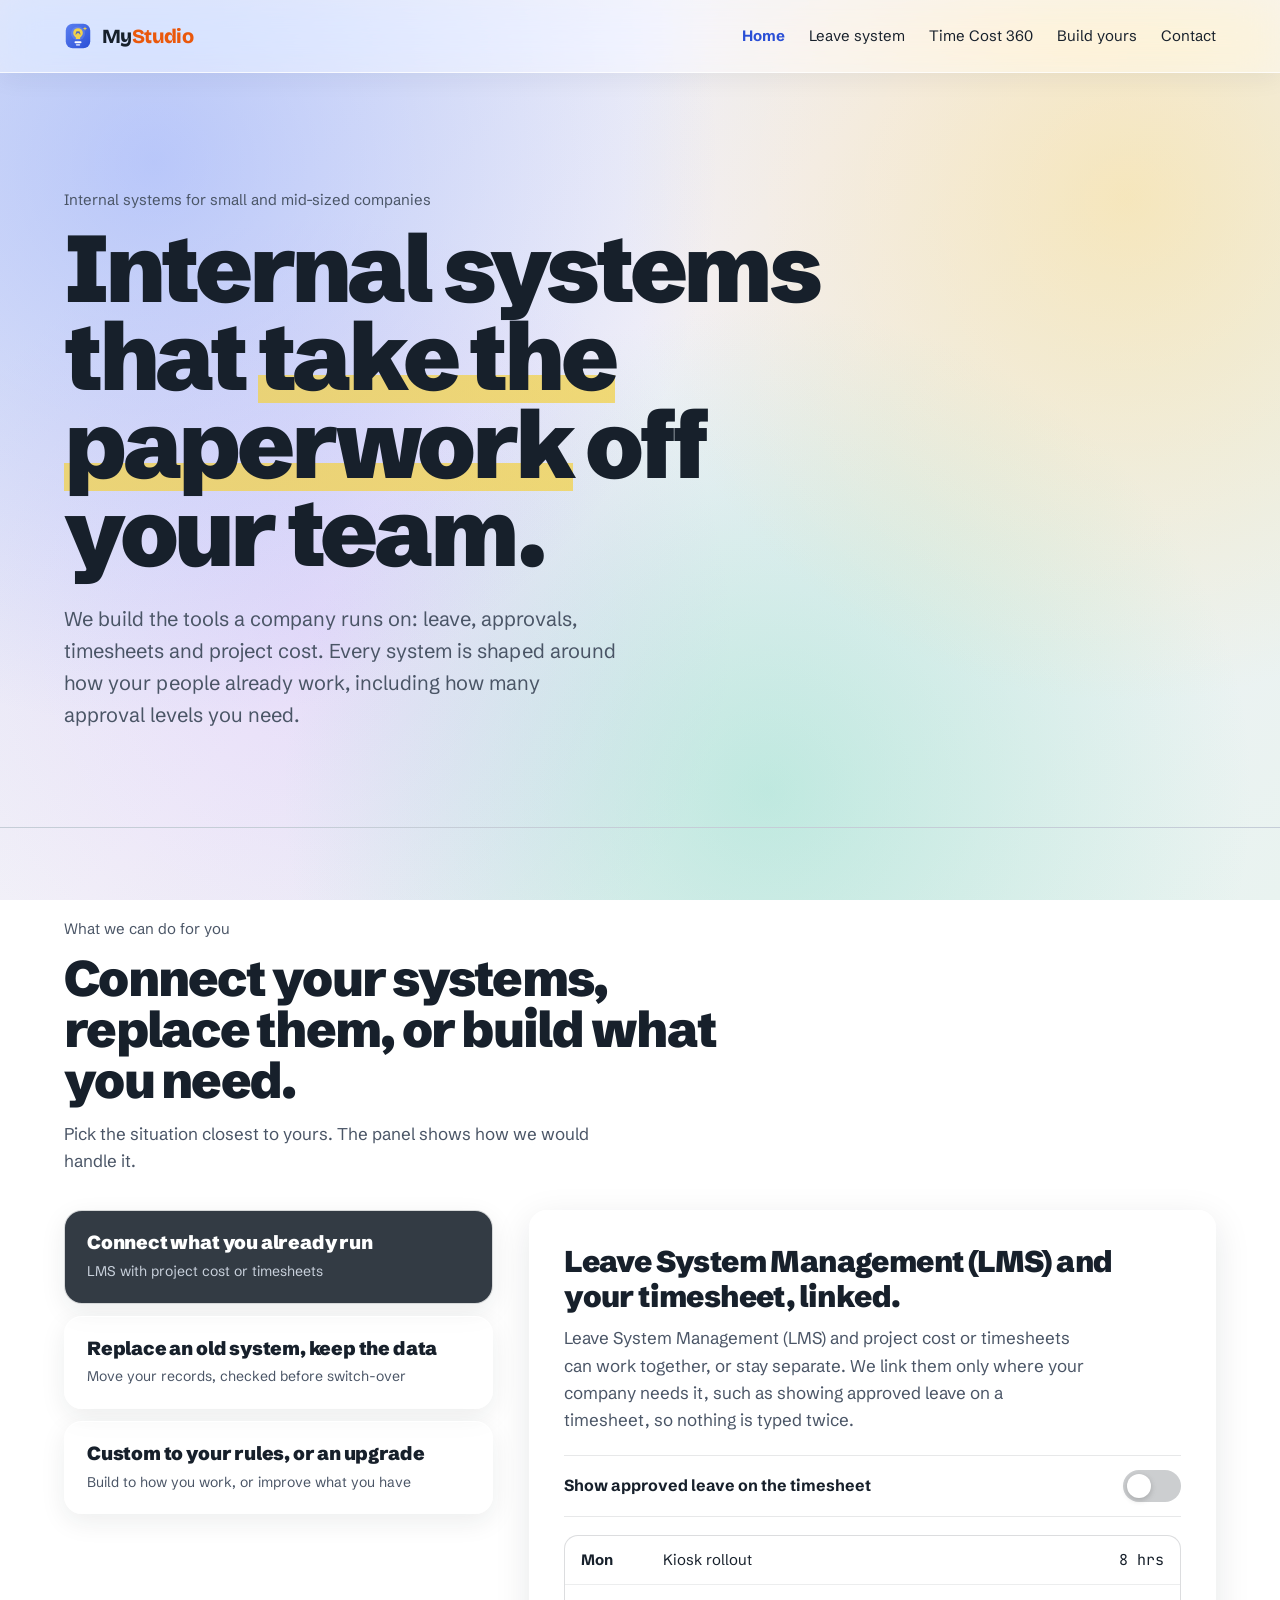
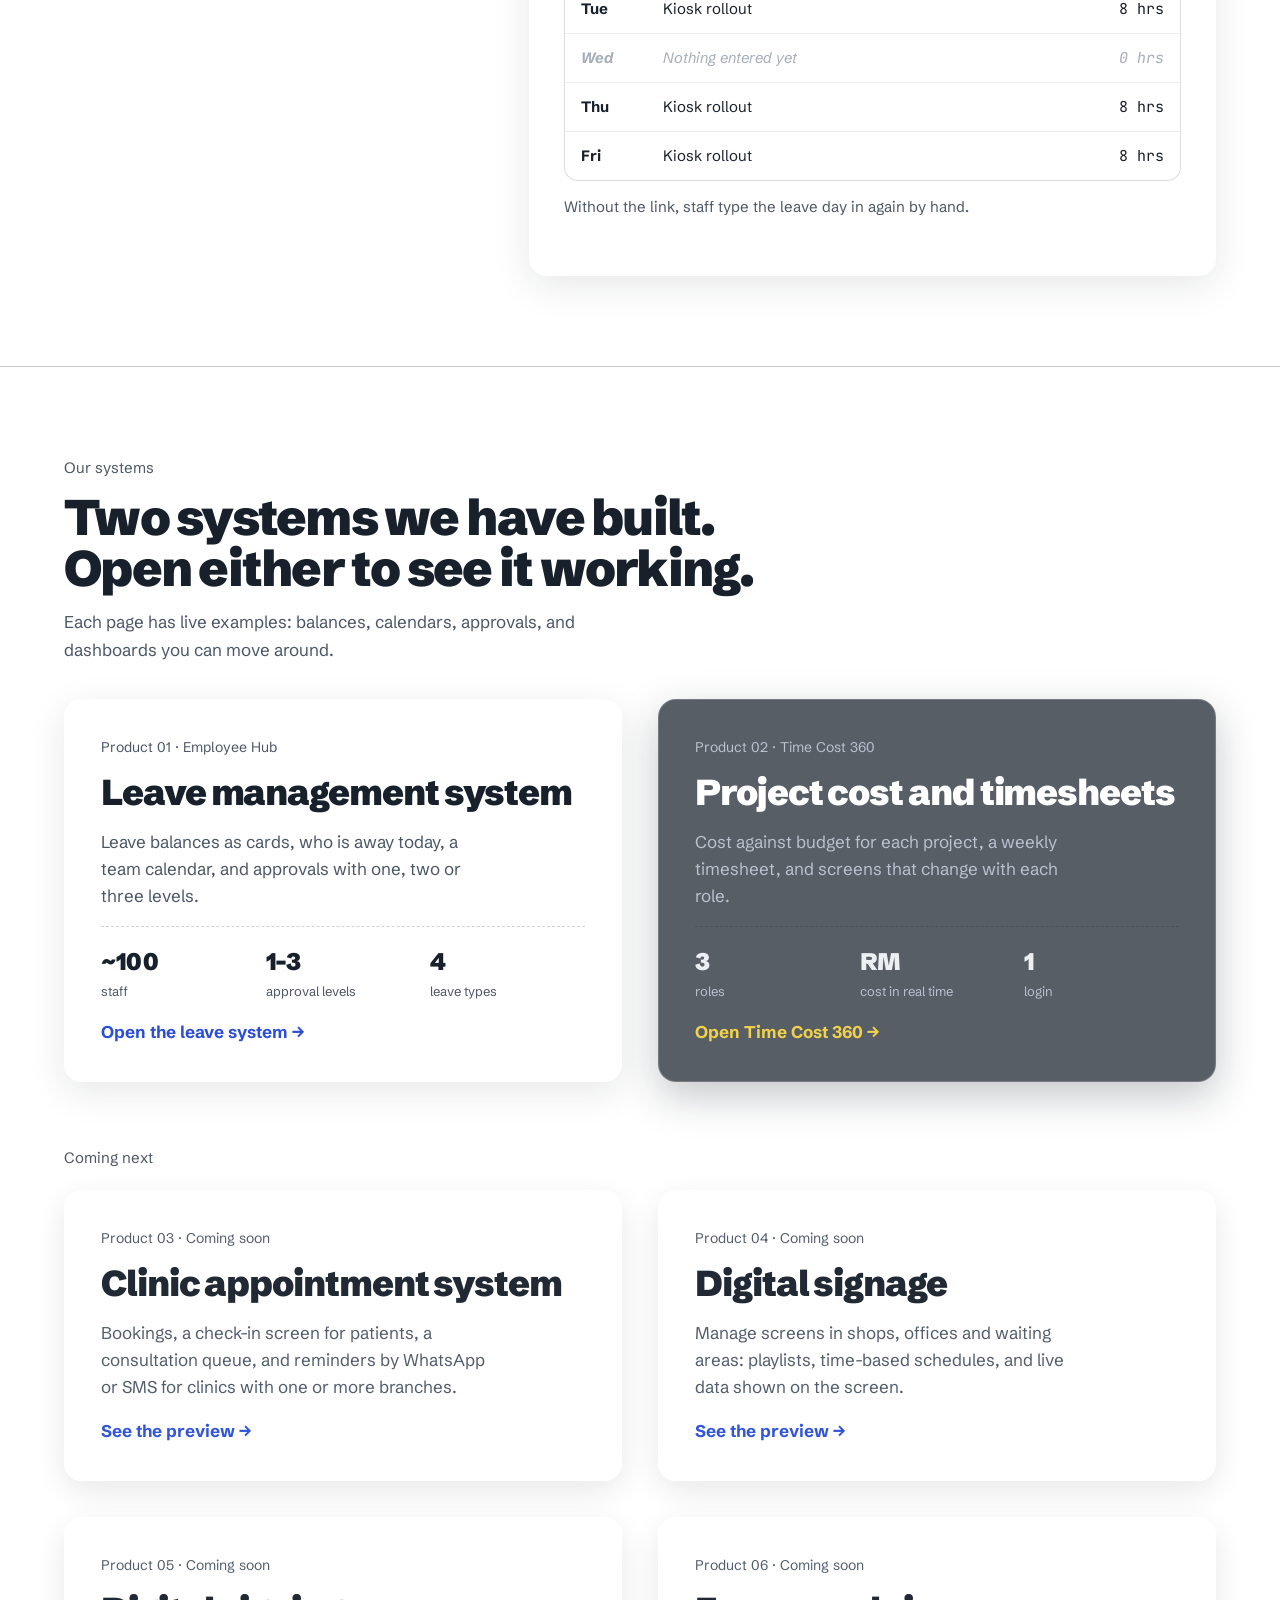
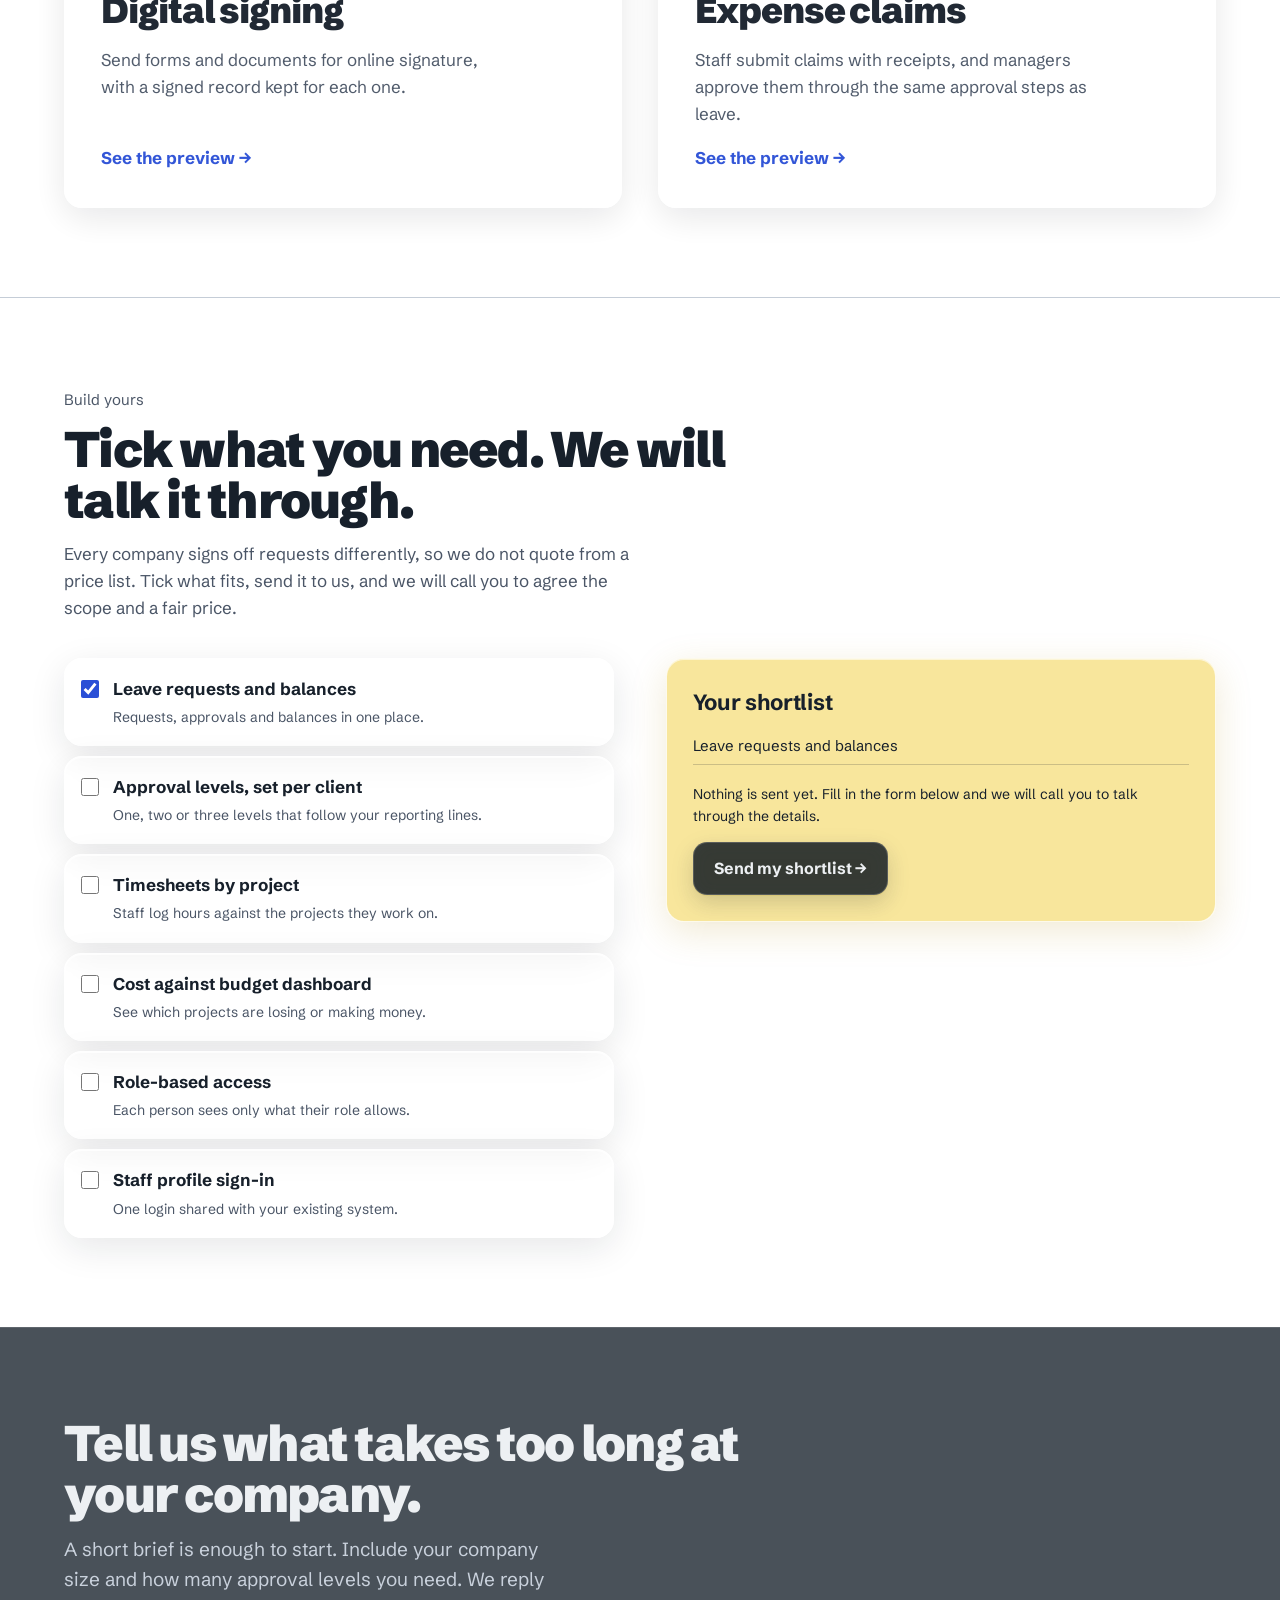
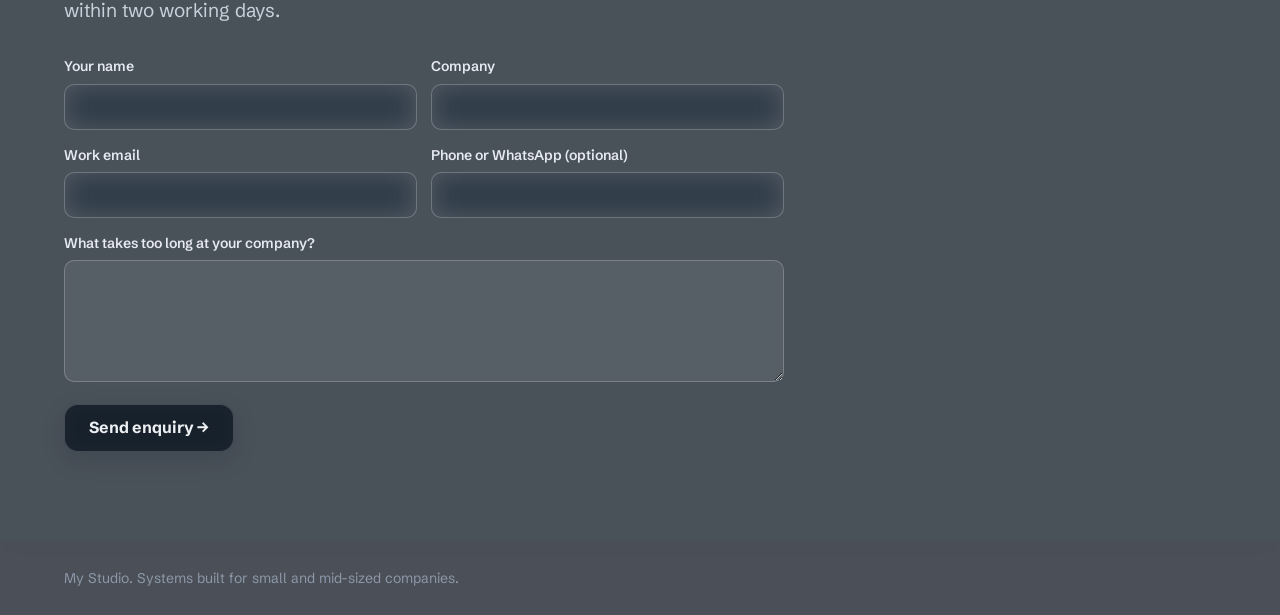
==== commit ddf39aaa: "Add product teasers and standalone home page Home page lists the four coming-next products, each wit" ====
--- a/index.html
+++ b/index.html
@@ -6,8 +6,132 @@
 <title>My Studio · Internal systems</title>
 <link rel="preconnect" href="https://fonts.googleapis.com">
 <link rel="preconnect" href="https://fonts.gstatic.com" crossorigin>
-<link href="https://fonts.googleapis.com/css2?family=Schibsted+Grotesk:wght@400;500;700;900&family=Unbounded:wght@600;800&family=JetBrains+Mono:wght@400;600&display=swap" rel="stylesheet">
-<link rel="stylesheet" href="styles.css">
+<link href="https://fonts.googleapis.com/css2?family=Schibsted+Grotesk:wght@400;500;700;900&family=Bricolage+Grotesque:wght@700;800&family=JetBrains+Mono:wght@400;600&display=swap" rel="stylesheet">
+<style>
+:root {
+  --paper: #EDF0F3;
+  --white: #FFFFFF;
+  --ink: #17202B;
+  --ink-soft: #4A5566;
+  --blue: #2A4FD6;
+  --blue-wash: #DDE5FB;
+  --yellow: #F2D24B;
+  --green: #15803D;
+  --green-wash: #DCF2E3;
+  --red: #B42318;
+  --red-wash: #FDE7E4;
+  --amber: #B45309;
+  --rule: #C5CDD7;
+  --gutter: clamp(20px, 5vw, 72px);
+}
+
+* { box-sizing: border-box; margin: 0; padding: 0; }
+html { scroll-behavior: smooth; }
+body {
+  background: var(--paper);
+  color: var(--ink);
+  font-family: "Schibsted Grotesk", system-ui, sans-serif;
+  font-size: 17px;
+  line-height: 1.6;
+  -webkit-font-smoothing: antialiased;
+}
+:focus-visible { outline: 3px solid var(--blue); outline-offset: 3px; }
+button, select, input { font: inherit; color: inherit; }
+button { cursor: pointer; }
+a { color: var(--blue); }
+.mono { font-family: "JetBrains Mono", ui-monospace, monospace; font-size: 14px; }
+.muted { color: var(--ink-soft); }
+
+/* ---------- Top bar ---------- */
+.topbar {
+  display: flex; justify-content: space-between; align-items: center; gap: 16px;
+  padding: 20px var(--gutter);
+  border-bottom: 1px solid var(--rule);
+  position: sticky; top: 0; background: var(--paper); z-index: 20;
+}
+.wordmark { font-weight: 900; font-size: 20px; letter-spacing: -0.02em; text-decoration: none; color: var(--ink); }
+.topbar nav { display: flex; gap: 24px; font-size: 15px; flex-wrap: wrap; }
+.topbar nav a { color: var(--ink); text-decoration: none; }
+.topbar nav a[aria-current="page"] { color: var(--blue); font-weight: 700; }
+.topbar nav a:hover { color: var(--blue); }
+
+/* ---------- Buttons ---------- */
+.btn {
+  display: inline-flex; align-items: center; gap: 10px;
+  padding: 13px 20px; border: 2px solid var(--ink); background: var(--ink); color: var(--paper);
+  text-decoration: none; font-weight: 700; font-size: 16px;
+  transition: background .2s, color .2s, transform .15s, box-shadow .15s;
+}
+.btn:hover { transform: translate(-2px,-2px); box-shadow: 4px 4px 0 var(--ink); }
+.btn.ghost { background: transparent; color: var(--ink); }
+.btn.ghost:hover { background: var(--ink); color: var(--paper); }
+.btn:disabled { background: var(--rule); border-color: var(--rule); color: var(--ink-soft); cursor: not-allowed; transform: none; box-shadow: none; }
+
+/* ---------- Layout ---------- */
+.page-hero { padding: clamp(48px, 7vw, 88px) var(--gutter) clamp(36px, 5vw, 60px); border-bottom: 1px solid var(--rule); }
+.kicker { font-size: 15px; color: var(--ink-soft); margin-bottom: 12px; }
+.page-hero h1 { font-size: clamp(42px, 6.4vw, 84px); font-weight: 900; letter-spacing: -0.04em; line-height: 0.96; max-width: 16ch; }
+.page-hero .lede { margin-top: 22px; max-width: 46ch; font-size: 19px; color: var(--ink-soft); }
+.block { padding: clamp(48px, 7vw, 92px) var(--gutter); border-top: 1px solid var(--rule); }
+.block h2 { font-size: clamp(30px, 4vw, 50px); font-weight: 900; letter-spacing: -0.035em; line-height: 1.02; max-width: 22ch; margin-bottom: 14px; }
+.block > .sub { color: var(--ink-soft); max-width: 58ch; margin-bottom: 36px; }
+.grid-2 { display: grid; grid-template-columns: minmax(0, 1fr) minmax(0, 1fr); gap: clamp(24px, 3.5vw, 48px); align-items: start; }
+.grid-3 { display: grid; grid-template-columns: repeat(3, minmax(0, 1fr)); gap: 18px; }
+.grid-4 { display: grid; grid-template-columns: repeat(4, minmax(0, 1fr)); gap: 18px; }
+
+/* ---------- Segmented control (used for levels, roles, filters) ---------- */
+.seg { display: inline-flex; border: 2px solid var(--ink); flex-wrap: wrap; }
+.seg button {
+  padding: 10px 16px; background: var(--white); border: 0; border-right: 2px solid var(--ink);
+  font-weight: 700; font-size: 15px; transition: background .2s, color .2s;
+}
+.seg button:last-child { border-right: 0; }
+.seg button:hover { background: var(--blue-wash); }
+.seg button[aria-pressed="true"] { background: var(--ink); color: var(--paper); }
+
+/* ---------- Cards ---------- */
+.card { background: var(--white); border: 1px solid var(--ink); padding: 22px; }
+.card h3 { font-size: 19px; letter-spacing: -0.01em; margin-bottom: 4px; }
+.card .meta { font-size: 14px; color: var(--ink-soft); }
+
+/* ---------- Bars ---------- */
+.bar { height: 12px; background: var(--paper); border: 1px solid var(--rule); overflow: hidden; }
+.bar-fill { height: 100%; width: 0; background: var(--blue); transition: width .6s cubic-bezier(.2,.7,.2,1), background .3s; }
+.bar-fill.over, .bar-fill.low { background: var(--red); }
+.bar-fill.mid { background: var(--amber); }
+
+/* ---------- Pills ---------- */
+.pill { display: inline-block; font-size: 13px; font-weight: 700; padding: 3px 10px; border: 1px solid currentColor; }
+.pill.ok { color: var(--green); }
+.pill.warn { color: var(--amber); }
+.pill.bad { color: var(--red); }
+.pill.info { color: var(--blue); }
+
+/* ---------- Footer / contact ---------- */
+.contact { background: var(--ink); color: var(--paper); }
+.contact h2 { color: var(--paper); }
+.contact p.lead { font-size: 19px; max-width: 42ch; color: #C9D1DC; margin-bottom: 30px; }
+.contact a.big { display: inline-block; font-size: clamp(22px, 3.4vw, 40px); font-weight: 700; color: var(--yellow); text-decoration: none; border-bottom: 3px solid var(--yellow); padding-bottom: 6px; }
+.contact a.big:hover { color: var(--paper); border-color: var(--paper); }
+footer { padding: 26px var(--gutter); font-size: 14px; background: #0F1620; color: #8D98A8; }
+
+@keyframes rise { from { opacity: 0; transform: translateY(14px); } to { opacity: 1; transform: none; } }
+.rise { animation: rise .45s cubic-bezier(.2,.7,.2,1) both; }
+
+@media (max-width: 960px) {
+  .grid-2 { grid-template-columns: 1fr; }
+  .grid-3 { grid-template-columns: 1fr 1fr; }
+  .grid-4 { grid-template-columns: 1fr 1fr; }
+}
+@media (max-width: 600px) {
+  .grid-3, .grid-4 { grid-template-columns: 1fr; }
+  .topbar nav { gap: 14px; font-size: 14px; }
+}
+@media (prefers-reduced-motion: reduce) {
+  *, *::before, *::after { animation: none !important; transition: none !important; scroll-behavior: auto !important; }
+}
+
+</style>
 <style>
   .hero { padding: clamp(60px, 9vw, 120px) var(--gutter) clamp(56px, 8vw, 96px); }
   .hero h1 { font-size: clamp(46px, 7.4vw, 100px); font-weight: 900; letter-spacing: -0.045em; line-height: 0.93; max-width: 14ch; }
@@ -92,6 +216,10 @@
   .door.tc .stats div { border-color: #2B3644; }
   .door.tc .stats b { color: var(--paper); }
   .door.tc .go { color: var(--yellow); }
+  .soon-kicker { margin-top: clamp(40px, 5vw, 64px); }
+  .soon-doors { margin-top: 20px; }
+  .door.soon { opacity: .96; }
+  .door.soon .go { color: var(--blue); }
 
   /* Build yours */
   .configure { display: grid; grid-template-columns: minmax(0, 1fr) minmax(0, 1fr); gap: clamp(28px, 4vw, 60px); align-items: start; }
@@ -113,12 +241,181 @@
     .doors, .configure, .path-wrap { grid-template-columns: 1fr; }
   }
 </style>
-<link rel="stylesheet" href="glass.css">
+<style>
+/* Glass layer. Loaded after each page's own styles, so it overrides them. */
+
+body {
+  min-height: 100vh;
+  background:
+    radial-gradient(circle at 12% 18%, rgba(96, 130, 255, .35) 0, transparent 42%),
+    radial-gradient(circle at 88% 22%, rgba(255, 214, 102, .40) 0, transparent 38%),
+    radial-gradient(circle at 60% 88%, rgba(94, 214, 180, .32) 0, transparent 44%),
+    radial-gradient(circle at 25% 70%, rgba(190, 150, 255, .22) 0, transparent 36%),
+    linear-gradient(135deg, #E4EAF6 0%, #F2F0F8 45%, #E9F3F0 100%);
+  background-attachment: fixed;
+}
+
+section, .block { scroll-margin-top: 96px; }
+
+/* Glass surfaces */
+.topbar {
+  background: rgba(255, 255, 255, .42);
+  backdrop-filter: blur(18px) saturate(160%);
+  -webkit-backdrop-filter: blur(18px) saturate(160%);
+  border-bottom: 1px solid rgba(255, 255, 255, .75);
+  box-shadow: 0 6px 24px rgba(23, 32, 43, .06);
+}
+
+.card, .sheet, .door, .check, .leave-card, .leave-detail, .who, .cal, .day-panel,
+.chain .node, .chain-note, .team-bar, .seg, .role-wrap, .screens, .preview,
+.proj, .ts, .limit-table, .rate-panel, .explorer, .tabs, .panel, .flow button,
+.report-row, .note-box, .flow-note, .status, .quote, .staff-pick select,
+.cal-head button, .day-panel, .who-row, .ts input, .limit-table input, .checks,
+.services, .project-body, .page-hero, .balance-row, .day-picker button, .field select, .field input {
+  backdrop-filter: blur(14px) saturate(150%);
+  -webkit-backdrop-filter: blur(14px) saturate(150%);
+}
+
+.card, .sheet, .door, .check, .leave-card, .leave-detail, .who, .cal, .day-panel,
+.chain .node, .role-wrap, .proj, .ts, .limit-table, .rate-panel, .explorer, .panel,
+.preview, .screens, .tabs, .card {
+  background: rgba(255, 255, 255, .5);
+  border: 1px solid rgba(255, 255, 255, .8);
+  border-radius: 18px;
+  box-shadow: 0 10px 36px rgba(23, 32, 43, .10), inset 0 1px 0 rgba(255, 255, 255, .7);
+}
+
+.sheet, .leave-detail, .quote, .who, .cal, .day-panel { border-radius: 18px; }
+.quote {
+  background: rgba(242, 210, 75, .55);
+  border: 1px solid rgba(255, 255, 255, .8);
+  box-shadow: 0 10px 36px rgba(180, 140, 20, .18), inset 0 1px 0 rgba(255, 255, 255, .6);
+}
+
+.door.tc {
+  background: rgba(23, 32, 43, .72);
+  border: 1px solid rgba(255, 255, 255, .18);
+  box-shadow: 0 14px 40px rgba(23, 32, 43, .25);
+}
+
+/* Lifts instead of hard offset shadows */
+.door:hover, .leave-card:hover, .proj:hover, .check:hover {
+  transform: translateY(-4px);
+  box-shadow: 0 18px 44px rgba(23, 32, 43, .18);
+}
+.leave-card[aria-expanded="true"] {
+  background: rgba(23, 32, 43, .78);
+  border-color: rgba(255, 255, 255, .15);
+}
+
+.seg { border: 1px solid rgba(255, 255, 255, .8); background: rgba(255, 255, 255, .35); }
+.seg button { background: transparent; border-right: 1px solid rgba(23, 32, 43, .12); }
+.seg button:hover { background: rgba(255, 255, 255, .6); }
+.seg button[aria-pressed="true"] { background: rgba(23, 32, 43, .86); color: #fff; }
+
+.btn {
+  background: rgba(23, 32, 43, .86);
+  border: 1px solid rgba(255, 255, 255, .18);
+  border-radius: 14px;
+  backdrop-filter: blur(10px);
+  box-shadow: 0 8px 22px rgba(23, 32, 43, .18);
+}
+.btn:hover { transform: translateY(-2px); box-shadow: 0 12px 28px rgba(23, 32, 43, .24); }
+.btn.ghost { background: rgba(255, 255, 255, .35); color: var(--ink); border: 1px solid rgba(23, 32, 43, .25); }
+.btn.ghost:hover { background: rgba(23, 32, 43, .86); color: #fff; }
+
+.screen-btn { background: rgba(255, 255, 255, .25); border-bottom: 1px solid rgba(23, 32, 43, .08); }
+.screen-btn[aria-selected="true"] { background: rgba(23, 32, 43, .86); color: #fff; }
+.screen-btn:hover:not(:disabled) { background: rgba(255, 255, 255, .6); }
+.tab { background: transparent; border-bottom: 1px solid rgba(23, 32, 43, .08); }
+.tab[aria-selected="true"] { background: rgba(23, 32, 43, .86); color: #fff; }
+.tab:hover { background: rgba(255, 255, 255, .55); }
+
+.field select, .field input[type="number"], .ts input, .limit-table input,
+.staff-pick select, .day-picker button, .flow button {
+  background: rgba(255, 255, 255, .55);
+  border: 1px solid rgba(23, 32, 43, .12);
+  border-radius: 10px;
+}
+.day-picker button.on { background: rgba(42, 79, 214, .85); border-color: transparent; color: #fff; }
+.flow button.active { background: rgba(42, 79, 214, .85); border-color: transparent; }
+
+.status { background: rgba(221, 229, 251, .6); border-radius: 12px; border-left-width: 4px; }
+.status.ok { background: rgba(220, 242, 227, .7); }
+.status.warn { background: rgba(253, 231, 228, .75); }
+.note-box, .flow-note, .chain-note { background: rgba(221, 229, 251, .55); border-radius: 14px; }
+
+.cal-day { background: rgba(255, 255, 255, .35); }
+.cal-day:disabled { background: rgba(255, 255, 255, .15); }
+.cal-day:hover:not(:disabled) { background: rgba(221, 229, 251, .75); }
+.cal-day.selected { background: rgba(221, 229, 251, .85); }
+.cal-dow { background: transparent; }
+.ts th, .limit-table th { background: rgba(255, 255, 255, .45); }
+.ts tfoot td { border-top: 1px solid rgba(23, 32, 43, .25); }
+
+.bar { background: rgba(255, 255, 255, .55); border: 1px solid rgba(23, 32, 43, .10); border-radius: 999px; height: 10px; }
+.bar-fill { border-radius: 999px; background: linear-gradient(90deg, #5B7FF0, #2A4FD6); }
+.bar-fill.mid { background: linear-gradient(90deg, #F7C25C, #D97706); }
+.bar-fill.over, .bar-fill.low { background: linear-gradient(90deg, #F47A6E, #B42318); }
+
+.pill { background: rgba(255, 255, 255, .6); border-radius: 999px; border-width: 1px; }
+
+.contact { background: rgba(23, 32, 43, .78); backdrop-filter: blur(18px); -webkit-backdrop-filter: blur(18px); border-top: 1px solid rgba(255, 255, 255, .12); }
+footer { background: rgba(15, 22, 32, .75); backdrop-filter: blur(14px); -webkit-backdrop-filter: blur(14px); }
+
+.hero h1 .strike, .page-hero h1 .strike {
+  background-image: linear-gradient(rgba(242, 210, 75, .75), rgba(242, 210, 75, .75));
+  border-radius: 6px;
+}
+.topbar nav a[aria-current="page"] { color: var(--blue); }
+
+/* Enquiry form */
+.enquiry { margin-top: 28px; display: grid; gap: 14px; max-width: 720px; }
+.enquiry-grid { display: grid; grid-template-columns: repeat(2, minmax(0, 1fr)); gap: 14px; }
+.enquiry textarea {
+  width: 100%; box-sizing: border-box; font: inherit; padding: 12px 14px;
+  background: rgba(255,255,255,.55); border: 1px solid rgba(23,32,43,.12); border-radius: 10px; color: var(--ink);
+}
+.enquiry .btn { justify-self: start; }
+@media (max-width: 640px) { .enquiry-grid { grid-template-columns: 1fr; } }
+
+/* Wordmark: inline logo, aligned with the name */
+.wordmark { display: inline-flex; align-items: center; gap: 10px; }
+.wordmark svg { width: 28px; height: 28px; flex-shrink: 0; display: block; }
+
+/* Enquiry form on the dark contact band */
+.contact .enquiry label { display: block; font-size: 14px; font-weight: 600; color: #E6EAF2; margin-bottom: 6px; }
+.contact .enquiry input:not([type="hidden"]), .contact .enquiry textarea {
+  width: 100%; box-sizing: border-box; height: 46px; padding: 0 14px;
+  font: inherit; font-size: 15px; color: #FFFFFF;
+  background: rgba(255,255,255,.08); border: 1px solid rgba(255,255,255,.22); border-radius: 10px; outline: none;
+}
+.contact .enquiry textarea { height: auto; min-height: 110px; padding: 12px 14px; resize: vertical; }
+.contact .enquiry input:focus, .contact .enquiry textarea:focus { border-color: #F2D24B; background: rgba(255,255,255,.14); }
+.contact .enquiry input::placeholder, .contact .enquiry textarea::placeholder { color: rgba(255,255,255,.45); }
+.contact .enquiry .btn { height: 48px; padding: 0 24px; }
+
+/* Shortlist button spacing */
+.quote .btn { display: inline-block; margin-top: 14px; }
+
+/* Phone header: keep the name on one line and let the menu wrap neatly */
+.wordmark { white-space: nowrap; }
+@media (max-width: 640px) {
+  .topbar { flex-wrap: wrap; row-gap: 8px; }
+  .topbar nav { flex-wrap: wrap; gap: 4px 14px; }
+  .topbar nav a { font-size: 14px; }
+}
+
+/* Logo name only: its own display font. Body text stays Schibsted Grotesk. */
+.wordmark span { font-family: "Bricolage Grotesque", system-ui, sans-serif; font-weight: 800; font-size: 20px; letter-spacing: -0.03em; }
+.wordmark span em { font-style: normal; color: #EA580C; }
+
+</style>
 </head>
 <body>
 
 <header class="topbar">
-  <a class="wordmark" href="index.html"><svg width="28" height="28" viewBox="0 0 64 64" role="img" aria-label="My Studio logo" aria-hidden="false"><defs><linearGradient id="logo-tile" x1="0" y1="0" x2="1" y2="1"><stop offset="0" stop-color="#5B7FF0"/><stop offset="1" stop-color="#2A4FD6"/></linearGradient></defs><rect x="4" y="4" width="56" height="56" rx="16" fill="url(#logo-tile)"/><circle cx="32" cy="26" r="16" fill="#FFFFFF" fill-opacity="0.12"/><circle cx="32" cy="25" r="11" fill="#F2D24B"/><rect x="27" y="33" width="10" height="6" rx="2" fill="#F2D24B"/><path d="M27.5 27.5 L30 21.5 L32 25.5 L34 21.5 L36.5 27.5" fill="none" stroke="#2A4FD6" stroke-width="2" stroke-linejoin="round" stroke-linecap="round"/><rect x="24" y="44" width="16" height="4.5" rx="2.25" fill="#FFFFFF"/><rect x="27" y="50" width="10" height="4" rx="2" fill="#FFFFFF" fill-opacity="0.7"/><path d="M48 10 L49.3 13.7 L53 15 L49.3 16.3 L48 20 L46.7 16.3 L43 15 L46.7 13.7 Z" fill="#F2D24B"/></svg><span>My Studio</span></a>
+  <a class="wordmark" href="index.html"><svg width="28" height="28" viewBox="0 0 64 64" role="img" aria-label="My Studio logo" aria-hidden="false"><defs><linearGradient id="logo-tile" x1="0" y1="0" x2="1" y2="1"><stop offset="0" stop-color="#5B7FF0"/><stop offset="1" stop-color="#2A4FD6"/></linearGradient></defs><rect x="4" y="4" width="56" height="56" rx="16" fill="url(#logo-tile)"/><circle cx="32" cy="26" r="16" fill="#FFFFFF" fill-opacity="0.12"/><circle cx="32" cy="25" r="11" fill="#F2D24B"/><rect x="27" y="33" width="10" height="6" rx="2" fill="#F2D24B"/><path d="M27.5 27.5 L30 21.5 L32 25.5 L34 21.5 L36.5 27.5" fill="none" stroke="#2A4FD6" stroke-width="2" stroke-linejoin="round" stroke-linecap="round"/><rect x="24" y="44" width="16" height="4.5" rx="2.25" fill="#FFFFFF"/><rect x="27" y="50" width="10" height="4" rx="2" fill="#FFFFFF" fill-opacity="0.7"/><path d="M48 10 L49.3 13.7 L53 15 L49.3 16.3 L48 20 L46.7 16.3 L43 15 L46.7 13.7 Z" fill="#F2D24B"/></svg><span>My<em>Studio</em></span></a>
   <nav>
     <a href="index.html" aria-current="page">Home</a>
     <a href="lms.html">Leave system</a>
@@ -190,6 +487,37 @@
           <div><b>1</b>login</div>
         </div>
         <span class="go">Open Time Cost 360 →</span>
+      </a>
+    </div>
+
+    <p class="kicker soon-kicker">Coming next</p>
+    <div class="doors soon-doors">
+      <a class="door soon" href="teaser/clinic.html">
+        <span class="k">Product 03 · Coming soon</span>
+        <h3>Clinic appointment system</h3>
+        <p>Bookings, a check-in screen for patients, a consultation queue, and reminders by WhatsApp or SMS for clinics with one or more branches.</p>
+        <span class="go">See the preview →</span>
+      </a>
+
+      <a class="door soon" href="teaser/signage.html">
+        <span class="k">Product 04 · Coming soon</span>
+        <h3>Digital signage</h3>
+        <p>Manage screens in shops, offices and waiting areas: playlists, time-based schedules, and live data shown on the screen.</p>
+        <span class="go">See the preview →</span>
+      </a>
+
+      <a class="door soon" href="teaser/signing.html">
+        <span class="k">Product 05 · Coming soon</span>
+        <h3>Digital signing</h3>
+        <p>Send forms and documents for online signature, with a signed record kept for each one.</p>
+        <span class="go">See the preview →</span>
+      </a>
+
+      <a class="door soon" href="teaser/expenses.html">
+        <span class="k">Product 06 · Coming soon</span>
+        <h3>Expense claims</h3>
+        <p>Staff submit claims with receipts, and managers approve them through the same approval steps as leave.</p>
+        <span class="go">See the preview →</span>
       </a>
     </div>
   </section>
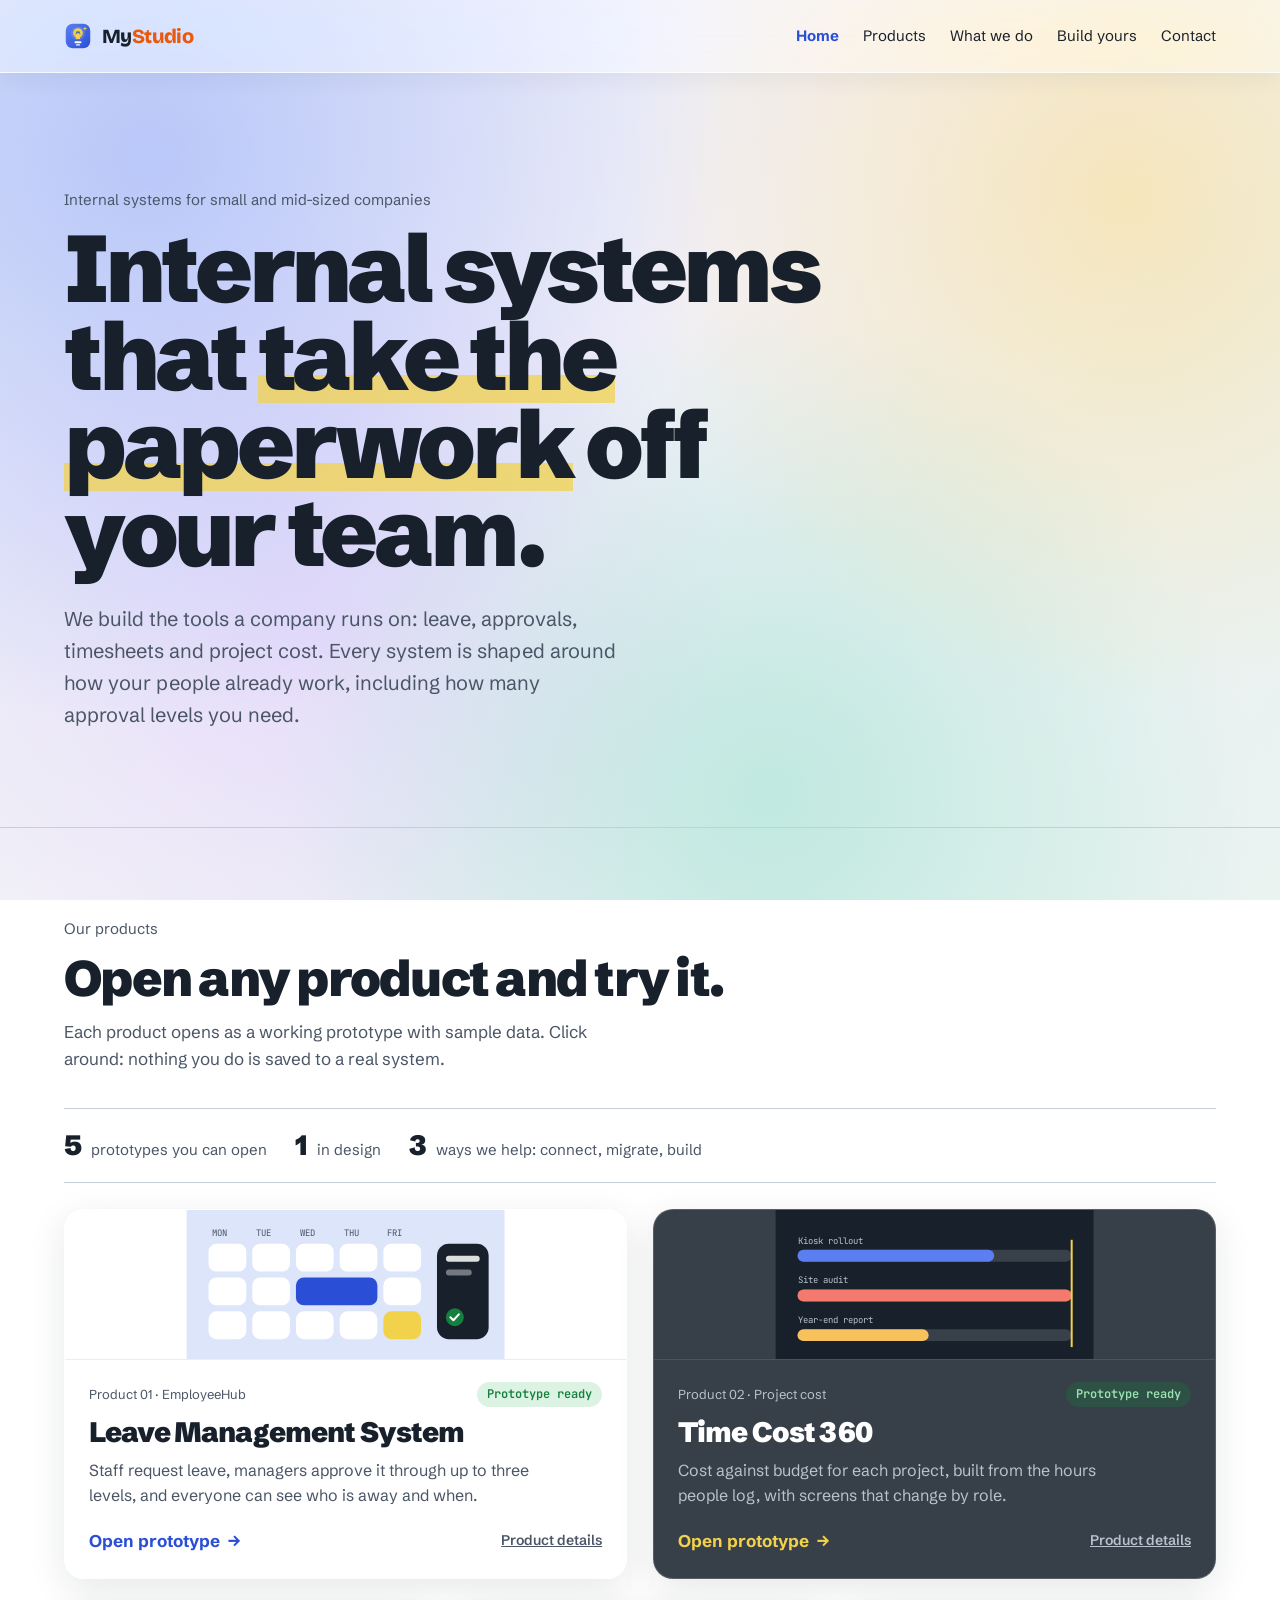
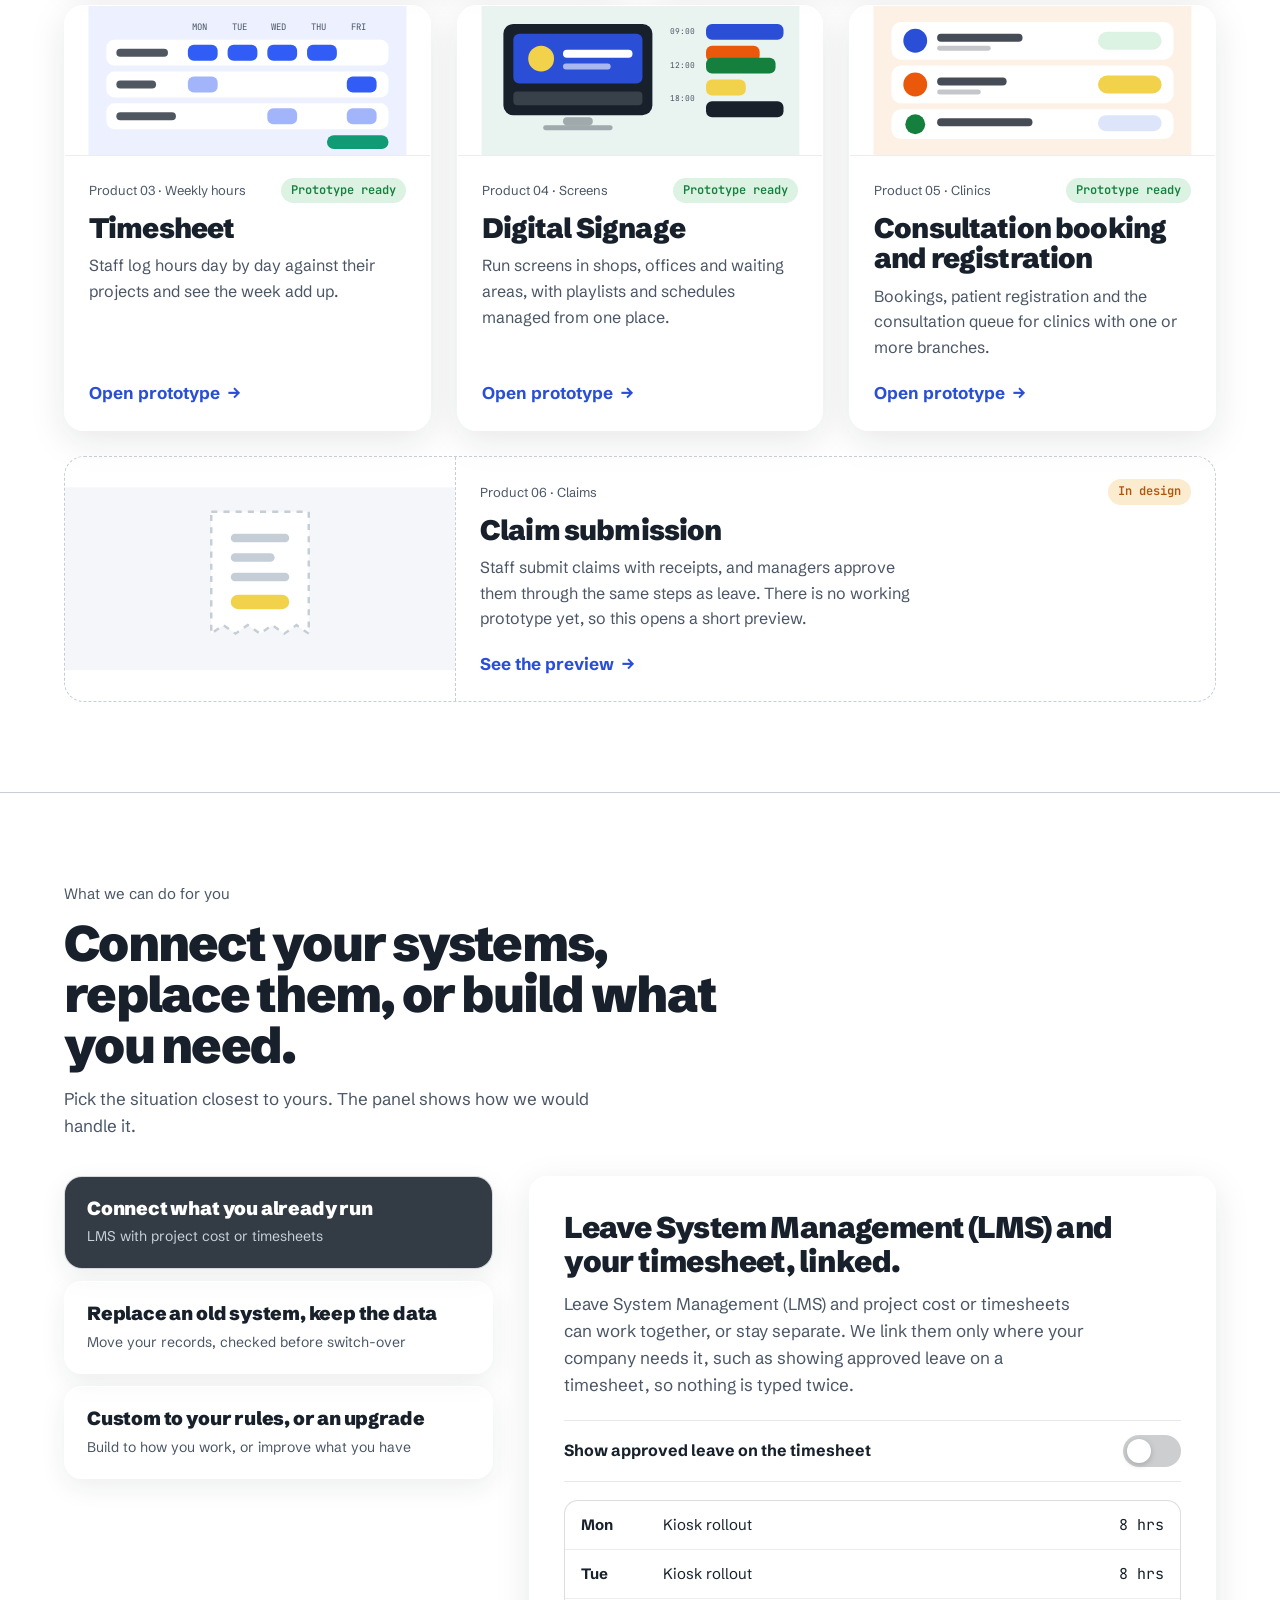
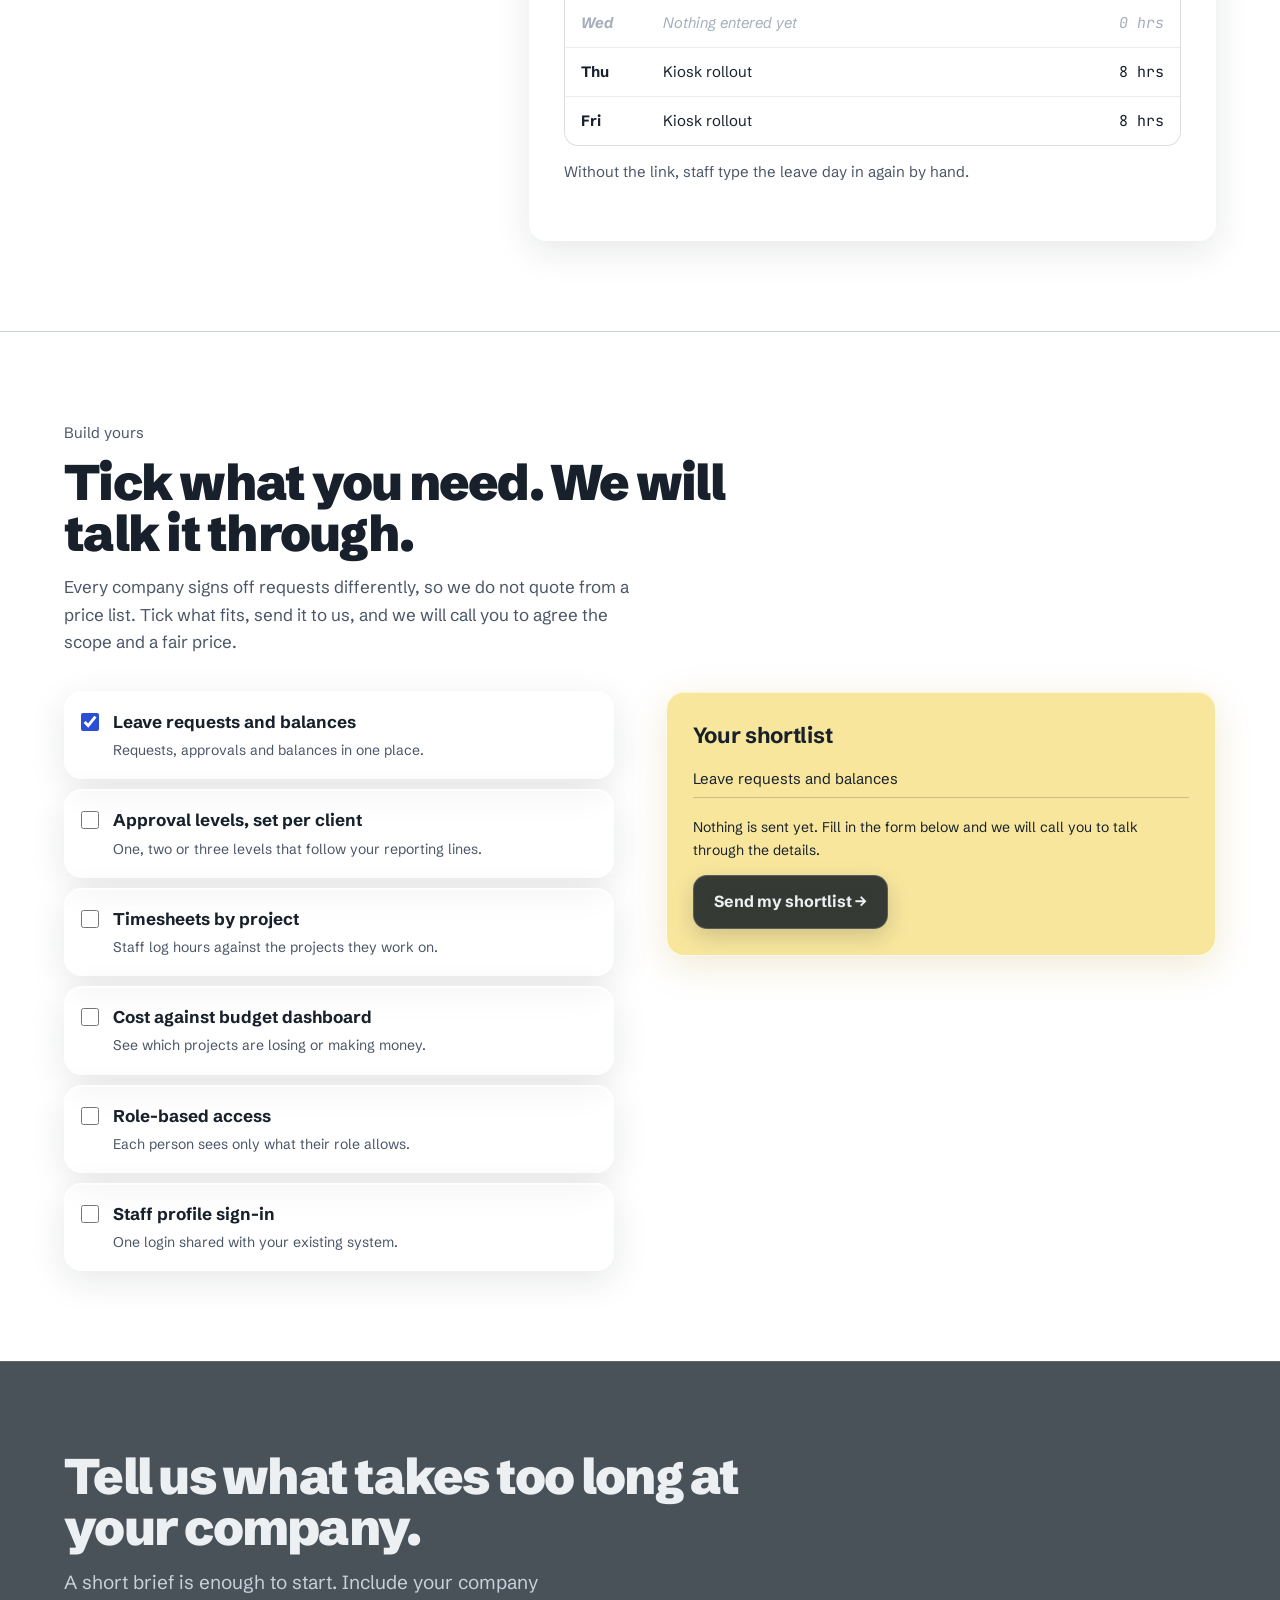
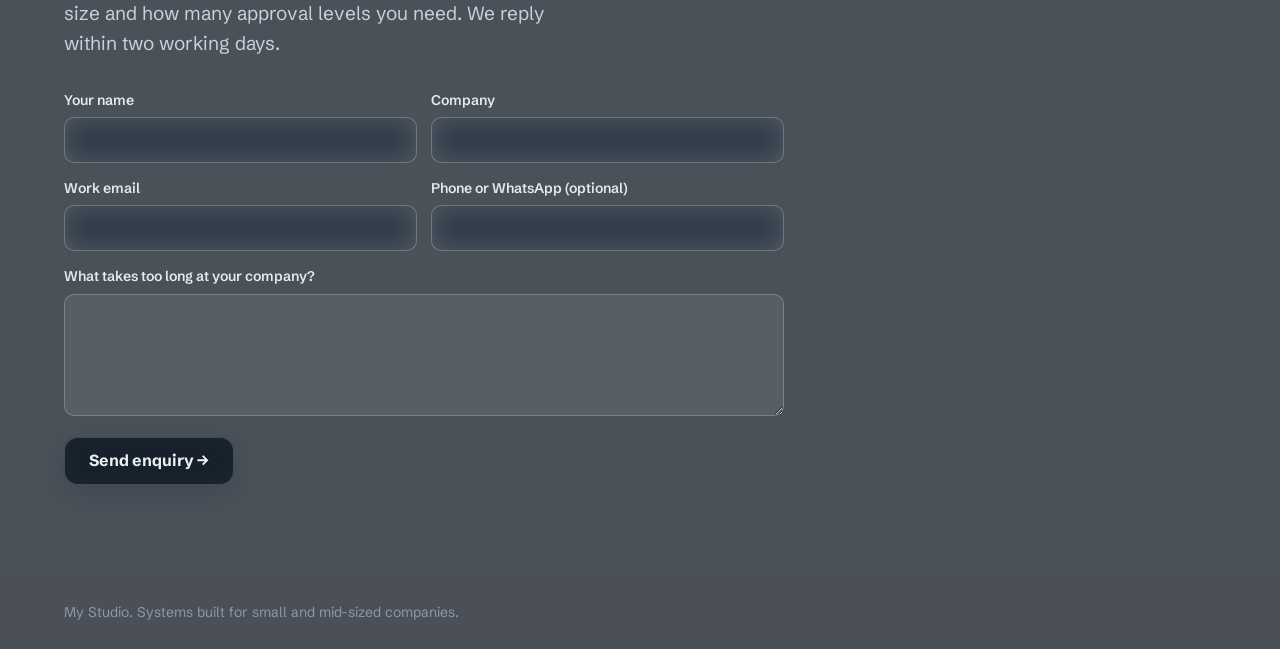
==== commit 8aa25e09: "Add product launcher home screen and prototype viewer Home page now opens with a launcher for all pr" ====
--- a/index.html
+++ b/index.html
@@ -411,6 +411,61 @@
 .wordmark span em { font-style: normal; color: #EA580C; }
 
 </style>
+
+<style>
+  /* Product launcher */
+  @view-transition { navigation: auto; }
+  ::view-transition-old(root), ::view-transition-new(root) { animation-duration: .35s; }
+  .launch-stats { display: flex; flex-wrap: wrap; gap: 10px 28px; margin: 4px 0 26px; padding: 14px 0; border-top: 1px solid var(--rule); border-bottom: 1px solid var(--rule); }
+  .launch-stats div { display: flex; align-items: baseline; gap: 10px; font-size: 15px; color: var(--ink-soft); }
+  .launch-stats b { font-size: 28px; font-weight: 900; letter-spacing: -0.03em; color: var(--ink); }
+  .launcher { display: grid; grid-template-columns: repeat(6, minmax(0, 1fr)); gap: clamp(16px, 2vw, 26px); }
+  .tile {
+    grid-column: span var(--span, 2); position: relative; display: flex; flex-direction: column; overflow: hidden;
+    background: rgba(255,255,255,.62); border: 1px solid rgba(255,255,255,.85); border-radius: 20px;
+    box-shadow: 0 10px 36px rgba(23,32,43,.10); transition: transform .25s cubic-bezier(.2,.7,.2,1), box-shadow .25s;
+  }
+  .tile:hover, .tile:focus-within { transform: translateY(-5px); box-shadow: 0 22px 50px rgba(23,32,43,.18); }
+  .tile .thumb { height: 150px; overflow: hidden; border-bottom: 1px solid rgba(23,32,43,.08); }
+  .tile .thumb svg { display: block; width: 100%; height: 100%; transition: transform .5s cubic-bezier(.2,.7,.2,1); }
+  .tile:hover .thumb svg { transform: scale(1.05); }
+  .tile-body { display: flex; flex-direction: column; gap: 10px; padding: 22px 24px 24px; flex: 1; }
+  .tile-meta { display: flex; justify-content: space-between; align-items: center; gap: 10px; flex-wrap: wrap; }
+  .tile .k { font-size: 13px; color: var(--ink-soft); }
+  .chip { font-family: "JetBrains Mono", monospace; font-size: 12px; font-weight: 600; padding: 3px 10px; border-radius: 999px; white-space: nowrap; }
+  .chip.ok { background: var(--green-wash); color: var(--green); }
+  .chip.wip { background: #FBEBCF; color: var(--amber); }
+  .tile h3 { font-size: clamp(22px, 2.2vw, 30px); font-weight: 900; letter-spacing: -0.03em; line-height: 1.08; }
+  .tile p { color: var(--ink-soft); font-size: 16px; max-width: 44ch; }
+  .tile-foot { margin-top: auto; padding-top: 8px; display: flex; align-items: center; justify-content: space-between; gap: 12px; flex-wrap: wrap; }
+  .tile .open { font-weight: 700; color: var(--blue); text-decoration: none; display: inline-flex; gap: 8px; align-items: center; }
+  .tile .open::after { content: ""; position: absolute; inset: 0; border-radius: 20px; } /* whole tile is the click target */
+  .tile .open .arrow { transition: transform .25s; }
+  .tile:hover .open .arrow { transform: translateX(5px); }
+  .tile .more { position: relative; z-index: 2; font-size: 14px; font-weight: 600; color: var(--ink-soft); }
+  .tile .more:hover { color: var(--blue); }
+  .tile.dark { background: rgba(23,32,43,.86); border-color: rgba(255,255,255,.16); color: #fff; }
+  .tile.dark p, .tile.dark .k { color: #B9C2CF; }
+  .tile.dark .open { color: var(--yellow); }
+  .tile.dark .more { color: #B9C2CF; }
+  .tile.dark .more:hover { color: #fff; }
+  .tile.dark .chip.ok { background: rgba(21,128,61,.28); color: #9BE3B3; }
+  .tile.dark .thumb { border-bottom-color: rgba(255,255,255,.1); }
+  .tile.wide { flex-direction: row; align-items: stretch; border-style: dashed; border-color: var(--rule); background: rgba(255,255,255,.4); box-shadow: none; }
+  .tile.wide .thumb { width: 34%; height: auto; min-height: 150px; border-bottom: 0; border-right: 1px dashed var(--rule); }
+  .tile.wide .thumb svg { object-fit: cover; }
+  @media (max-width: 960px) {
+    .tile { grid-column: span 3; }
+    .tile.wide { grid-column: span 6; }
+  }
+  @media (max-width: 640px) {
+    .launcher { grid-template-columns: 1fr; }
+    .tile, .tile.wide { grid-column: auto; }
+    .tile.wide { flex-direction: column; }
+    .tile.wide .thumb { width: 100%; min-height: 0; height: 150px; border-right: 0; border-bottom: 1px dashed var(--rule); }
+  }
+  @media (prefers-reduced-motion: reduce) { .tile, .tile .thumb svg, .tile .open .arrow { transition: none !important; } }
+</style>
 </head>
 <body>
 
@@ -418,8 +473,8 @@
   <a class="wordmark" href="index.html"><svg width="28" height="28" viewBox="0 0 64 64" role="img" aria-label="My Studio logo" aria-hidden="false"><defs><linearGradient id="logo-tile" x1="0" y1="0" x2="1" y2="1"><stop offset="0" stop-color="#5B7FF0"/><stop offset="1" stop-color="#2A4FD6"/></linearGradient></defs><rect x="4" y="4" width="56" height="56" rx="16" fill="url(#logo-tile)"/><circle cx="32" cy="26" r="16" fill="#FFFFFF" fill-opacity="0.12"/><circle cx="32" cy="25" r="11" fill="#F2D24B"/><rect x="27" y="33" width="10" height="6" rx="2" fill="#F2D24B"/><path d="M27.5 27.5 L30 21.5 L32 25.5 L34 21.5 L36.5 27.5" fill="none" stroke="#2A4FD6" stroke-width="2" stroke-linejoin="round" stroke-linecap="round"/><rect x="24" y="44" width="16" height="4.5" rx="2.25" fill="#FFFFFF"/><rect x="27" y="50" width="10" height="4" rx="2" fill="#FFFFFF" fill-opacity="0.7"/><path d="M48 10 L49.3 13.7 L53 15 L49.3 16.3 L48 20 L46.7 16.3 L43 15 L46.7 13.7 Z" fill="#F2D24B"/></svg><span>My<em>Studio</em></span></a>
   <nav>
     <a href="index.html" aria-current="page">Home</a>
-    <a href="lms.html">Leave system</a>
-    <a href="timecost360.html">Time Cost 360</a>
+    <a href="#products">Products</a>
+    <a href="#services-overview">What we do</a>
     <a href="#build">Build yours</a>
     <a href="#contact">Contact</a>
   </nav>
@@ -432,6 +487,139 @@
     <h1>Internal systems that <span class="strike">take the paperwork</span> off your team.</h1>
     <p class="lede">We build the tools a company runs on: leave, approvals, timesheets and project cost. Every system is shaped around how your people already work, including how many approval levels you need.</p>
   </div>
+
+  <section class="block" id="products">
+    <p class="kicker">Our products</p>
+    <h2>Open any product and try it.</h2>
+    <p class="sub">Each product opens as a working prototype with sample data. Click around: nothing you do is saved to a real system.</p>
+
+    <div class="launch-stats" aria-label="Product status">
+      <div><b>5</b><span>prototypes you can open</span></div>
+      <div><b>1</b><span>in design</span></div>
+      <div><b>3</b><span>ways we help: connect, migrate, build</span></div>
+    </div>
+
+    <div class="launcher">
+      <article class="tile " style="--span:3" data-prefetch="leave">
+        <div class="thumb"><svg viewBox="0 0 320 150" role="img" aria-label="Month calendar with approved leave days highlighted">
+  <rect x="0" y="0" width="320" height="150" fill="#DDE5FB"/>
+  <g font-family="JetBrains Mono, monospace" font-size="9" fill="#4A5566">
+    <text x="26" y="26">MON</text><text x="70" y="26">TUE</text><text x="114" y="26">WED</text><text x="158" y="26">THU</text><text x="202" y="26">FRI</text>
+  </g>
+  <g fill="#fff">
+    <rect x="22" y="34" width="38" height="28" rx="8"/><rect x="66" y="34" width="38" height="28" rx="8"/><rect x="110" y="34" width="38" height="28" rx="8"/><rect x="154" y="34" width="38" height="28" rx="8"/><rect x="198" y="34" width="38" height="28" rx="8"/>
+    <rect x="22" y="68" width="38" height="28" rx="8"/><rect x="66" y="68" width="38" height="28" rx="8"/><rect x="198" y="68" width="38" height="28" rx="8"/>
+    <rect x="22" y="102" width="38" height="28" rx="8"/><rect x="66" y="102" width="38" height="28" rx="8"/><rect x="110" y="102" width="38" height="28" rx="8"/><rect x="154" y="102" width="38" height="28" rx="8"/>
+  </g>
+  <rect x="110" y="68" width="82" height="28" rx="8" fill="#2A4FD6"/>
+  <rect x="198" y="102" width="38" height="28" rx="8" fill="#F2D24B"/>
+  <rect x="252" y="34" width="52" height="96" rx="12" fill="#17202B"/>
+  <rect x="261" y="46" width="34" height="6" rx="3" fill="#fff" fill-opacity=".85"/>
+  <rect x="261" y="60" width="26" height="6" rx="3" fill="#fff" fill-opacity=".4"/>
+  <circle cx="270" cy="108" r="9" fill="#15803D"/><path d="M265.5 108l3 3 5.5-6" stroke="#fff" stroke-width="2" fill="none" stroke-linecap="round" stroke-linejoin="round"/>
+</svg></div>
+        <div class="tile-body">
+          <div class="tile-meta"><span class="k">Product 01 · EmployeeHub</span><span class="chip ok">Prototype ready</span></div>
+          <h3>Leave Management System</h3>
+          <p>Staff request leave, managers approve it through up to three levels, and everyone can see who is away and when.</p>
+          <div class="tile-foot">
+            <a class="open" href="viewer.html?p=leave">Open prototype<span class="arrow" aria-hidden="true">→</span></a><a class="more" href="lms.html">Product details</a>
+          </div>
+        </div>
+      </article>
+      <article class="tile dark" style="--span:3" data-prefetch="timecost360">
+        <div class="thumb"><svg viewBox="0 0 320 150" role="img" aria-label="Project cost bars against budget">
+  <rect width="320" height="150" fill="#17202B"/>
+  <g font-family="JetBrains Mono, monospace" font-size="9" fill="#B9C2CF"><text x="22" y="34">Kiosk rollout</text><text x="22" y="74">Site audit</text><text x="22" y="114">Year-end report</text></g>
+  <g><rect x="22" y="40" width="276" height="12" rx="6" fill="#fff" fill-opacity=".14"/><rect x="22" y="40" width="198" height="12" rx="6" fill="#5B7FF0"/>
+  <rect x="22" y="80" width="276" height="12" rx="6" fill="#fff" fill-opacity=".14"/><rect x="22" y="80" width="276" height="12" rx="6" fill="#F47A6E"/>
+  <rect x="22" y="120" width="276" height="12" rx="6" fill="#fff" fill-opacity=".14"/><rect x="22" y="120" width="132" height="12" rx="6" fill="#F7C25C"/></g>
+  <rect x="297" y="30" width="2" height="108" fill="#F2D24B"/>
+</svg></div>
+        <div class="tile-body">
+          <div class="tile-meta"><span class="k">Product 02 · Project cost</span><span class="chip ok">Prototype ready</span></div>
+          <h3>Time Cost 360</h3>
+          <p>Cost against budget for each project, built from the hours people log, with screens that change by role.</p>
+          <div class="tile-foot">
+            <a class="open" href="viewer.html?p=timecost360">Open prototype<span class="arrow" aria-hidden="true">→</span></a><a class="more" href="timecost360.html">Product details</a>
+          </div>
+        </div>
+      </article>
+      <article class="tile " style="--span:2" data-prefetch="timesheet">
+        <div class="thumb"><svg viewBox="0 0 320 150" role="img" aria-label="Weekly timesheet grid with hours per day">
+  <rect width="320" height="150" fill="#EDF1FF"/>
+  <g font-family="JetBrains Mono, monospace" font-size="9" fill="#4A5566"><text x="104" y="24">MON</text><text x="144" y="24">TUE</text><text x="184" y="24">WED</text><text x="224" y="24">THU</text><text x="264" y="24">FRI</text></g>
+  <g fill="#fff"><rect x="18" y="34" width="284" height="26" rx="8"/><rect x="18" y="66" width="284" height="26" rx="8"/><rect x="18" y="98" width="284" height="26" rx="8"/></g>
+  <g fill="#17202B" opacity=".75"><rect x="28" y="43" width="52" height="8" rx="4"/><rect x="28" y="75" width="40" height="8" rx="4"/><rect x="28" y="107" width="60" height="8" rx="4"/></g>
+  <g fill="#315CF5"><rect x="100" y="39" width="30" height="16" rx="6"/><rect x="140" y="39" width="30" height="16" rx="6"/><rect x="180" y="39" width="30" height="16" rx="6"/><rect x="220" y="39" width="30" height="16" rx="6"/><rect x="100" y="71" width="30" height="16" rx="6" opacity=".45"/><rect x="260" y="71" width="30" height="16" rx="6"/><rect x="180" y="103" width="30" height="16" rx="6" opacity=".45"/><rect x="260" y="103" width="30" height="16" rx="6" opacity=".45"/></g>
+  <rect x="240" y="130" width="62" height="14" rx="7" fill="#119B75"/>
+</svg></div>
+        <div class="tile-body">
+          <div class="tile-meta"><span class="k">Product 03 · Weekly hours</span><span class="chip ok">Prototype ready</span></div>
+          <h3>Timesheet</h3>
+          <p>Staff log hours day by day against their projects and see the week add up.</p>
+          <div class="tile-foot">
+            <a class="open" href="viewer.html?p=timesheet">Open prototype<span class="arrow" aria-hidden="true">→</span></a>
+          </div>
+        </div>
+      </article>
+      <article class="tile " style="--span:2" data-prefetch="signage">
+        <div class="thumb"><svg viewBox="0 0 320 150" role="img" aria-label="Screen with a playlist schedule">
+  <rect width="320" height="150" fill="#E9F3F0"/>
+  <rect x="22" y="18" width="150" height="92" rx="10" fill="#17202B"/>
+  <rect x="32" y="28" width="130" height="50" rx="6" fill="#2A4FD6"/>
+  <circle cx="60" cy="53" r="13" fill="#F2D24B"/><rect x="82" y="44" width="70" height="8" rx="4" fill="#fff"/><rect x="82" y="58" width="48" height="6" rx="3" fill="#fff" fill-opacity=".6"/>
+  <rect x="32" y="86" width="130" height="14" rx="4" fill="#fff" fill-opacity=".14"/>
+  <rect x="82" y="112" width="30" height="8" rx="4" fill="#17202B" fill-opacity=".35"/><rect x="62" y="120" width="70" height="5" rx="2.5" fill="#17202B" fill-opacity=".35"/>
+  <g font-family="JetBrains Mono, monospace" font-size="8" fill="#4A5566"><text x="190" y="28">09:00</text><text x="190" y="62">12:00</text><text x="190" y="96">18:00</text></g>
+  <rect x="226" y="18" width="78" height="16" rx="6" fill="#2A4FD6"/><rect x="226" y="40" width="54" height="16" rx="6" fill="#EA580C"/><rect x="226" y="52" width="0" height="0"/>
+  <rect x="226" y="52" width="70" height="16" rx="6" fill="#15803D"/><rect x="226" y="74" width="40" height="16" rx="6" fill="#F2D24B"/><rect x="226" y="96" width="78" height="16" rx="6" fill="#17202B"/>
+</svg></div>
+        <div class="tile-body">
+          <div class="tile-meta"><span class="k">Product 04 · Screens</span><span class="chip ok">Prototype ready</span></div>
+          <h3>Digital Signage</h3>
+          <p>Run screens in shops, offices and waiting areas, with playlists and schedules managed from one place.</p>
+          <div class="tile-foot">
+            <a class="open" href="viewer.html?p=signage">Open prototype<span class="arrow" aria-hidden="true">→</span></a>
+          </div>
+        </div>
+      </article>
+      <article class="tile " style="--span:2" data-prefetch="consultation">
+        <div class="thumb"><svg viewBox="0 0 320 150" role="img" aria-label="Patient queue with status labels">
+  <rect width="320" height="150" fill="#FDF1E6"/>
+  <g fill="#fff"><rect x="18" y="16" width="284" height="38" rx="10"/><rect x="18" y="60" width="284" height="38" rx="10"/><rect x="18" y="104" width="284" height="30" rx="10"/></g>
+  <g><circle cx="42" cy="35" r="12" fill="#2A4FD6"/><circle cx="42" cy="79" r="12" fill="#EA580C"/><circle cx="42" cy="119" r="10" fill="#15803D"/></g>
+  <g fill="#17202B" opacity=".8"><rect x="64" y="28" width="86" height="8" rx="4"/><rect x="64" y="72" width="70" height="8" rx="4"/><rect x="64" y="113" width="96" height="8" rx="4"/></g>
+  <g fill="#17202B" opacity=".25"><rect x="64" y="40" width="54" height="5" rx="2.5"/><rect x="64" y="84" width="44" height="5" rx="2.5"/></g>
+  <rect x="226" y="26" width="64" height="18" rx="9" fill="#DCF2E3"/><rect x="226" y="70" width="64" height="18" rx="9" fill="#F2D24B"/><rect x="226" y="110" width="64" height="16" rx="8" fill="#DDE5FB"/>
+</svg></div>
+        <div class="tile-body">
+          <div class="tile-meta"><span class="k">Product 05 · Clinics</span><span class="chip ok">Prototype ready</span></div>
+          <h3>Consultation booking and registration</h3>
+          <p>Bookings, patient registration and the consultation queue for clinics with one or more branches.</p>
+          <div class="tile-foot">
+            <a class="open" href="viewer.html?p=consultation">Open prototype<span class="arrow" aria-hidden="true">→</span></a>
+          </div>
+        </div>
+      </article>
+      <article class="tile soon wide" style="--span:6" data-prefetch="claims">
+        <div class="thumb"><svg viewBox="0 0 320 150" role="img" aria-label="Receipt outline">
+  <rect width="320" height="150" fill="#F4F6F9"/>
+  <path d="M120 20h80v100l-10-7-10 7-10-7-10 7-10-7-10 7-10-7-10 7z" fill="#fff" stroke="#C5CDD7" stroke-width="2" stroke-dasharray="5 5"/>
+  <g fill="#C5CDD7"><rect x="136" y="38" width="48" height="7" rx="3.5"/><rect x="136" y="54" width="36" height="7" rx="3.5"/><rect x="136" y="70" width="48" height="7" rx="3.5"/></g>
+  <rect x="136" y="88" width="48" height="12" rx="6" fill="#F2D24B"/>
+</svg></div>
+        <div class="tile-body">
+          <div class="tile-meta"><span class="k">Product 06 · Claims</span><span class="chip wip">In design</span></div>
+          <h3>Claim submission</h3>
+          <p>Staff submit claims with receipts, and managers approve them through the same steps as leave. There is no working prototype yet, so this opens a short preview.</p>
+          <div class="tile-foot">
+            <a class="open" href="teaser/expenses.html">See the preview<span class="arrow" aria-hidden="true">→</span></a>
+          </div>
+        </div>
+      </article>
+    </div>
+  </section>
 
   <!-- INTERACTIVE: what we can do -->
   <section class="block" id="services-overview">
@@ -456,69 +644,6 @@
       </div>
 
       <div class="path-panel card" id="path-panel" role="tabpanel" aria-live="polite"></div>
-    </div>
-  </section>
-
-  <section class="block" id="products">
-    <p class="kicker">Our systems</p>
-    <h2>Two systems we have built. Open either to see it working.</h2>
-    <p class="sub">Each page has live examples: balances, calendars, approvals, and dashboards you can move around.</p>
-
-    <div class="doors">
-      <a class="door" href="lms.html">
-        <span class="k">Product 01 · Employee Hub</span>
-        <h3>Leave management system</h3>
-        <p>Leave balances as cards, who is away today, a team calendar, and approvals with one, two or three levels.</p>
-        <div class="stats">
-          <div><b>~100</b>staff</div>
-          <div><b>1–3</b>approval levels</div>
-          <div><b>4</b>leave types</div>
-        </div>
-        <span class="go">Open the leave system →</span>
-      </a>
-
-      <a class="door tc" href="timecost360.html">
-        <span class="k">Product 02 · Time Cost 360</span>
-        <h3>Project cost and timesheets</h3>
-        <p>Cost against budget for each project, a weekly timesheet, and screens that change with each role.</p>
-        <div class="stats">
-          <div><b>3</b>roles</div>
-          <div><b>RM</b>cost in real time</div>
-          <div><b>1</b>login</div>
-        </div>
-        <span class="go">Open Time Cost 360 →</span>
-      </a>
-    </div>
-
-    <p class="kicker soon-kicker">Coming next</p>
-    <div class="doors soon-doors">
-      <a class="door soon" href="teaser/clinic.html">
-        <span class="k">Product 03 · Coming soon</span>
-        <h3>Clinic appointment system</h3>
-        <p>Bookings, a check-in screen for patients, a consultation queue, and reminders by WhatsApp or SMS for clinics with one or more branches.</p>
-        <span class="go">See the preview →</span>
-      </a>
-
-      <a class="door soon" href="teaser/signage.html">
-        <span class="k">Product 04 · Coming soon</span>
-        <h3>Digital signage</h3>
-        <p>Manage screens in shops, offices and waiting areas: playlists, time-based schedules, and live data shown on the screen.</p>
-        <span class="go">See the preview →</span>
-      </a>
-
-      <a class="door soon" href="teaser/signing.html">
-        <span class="k">Product 05 · Coming soon</span>
-        <h3>Digital signing</h3>
-        <p>Send forms and documents for online signature, with a signed record kept for each one.</p>
-        <span class="go">See the preview →</span>
-      </a>
-
-      <a class="door soon" href="teaser/expenses.html">
-        <span class="k">Product 06 · Coming soon</span>
-        <h3>Expense claims</h3>
-        <p>Staff submit claims with receipts, and managers approve them through the same approval steps as leave.</p>
-        <span class="go">See the preview →</span>
-      </a>
     </div>
   </section>
 
@@ -735,5 +860,21 @@
   drawQuote();
 </script>
 
+
+<script>
+/* Warm up a prototype when someone points at its tile, so opening it feels instant. */
+(function () {
+  var done = {};
+  function warm(file) {
+    if (done[file]) return; done[file] = 1;
+    var l = document.createElement('link'); l.rel = 'prefetch'; l.href = file; document.head.appendChild(l);
+  }
+  var files = { leave: 'prototypes/leave.html', timecost360: 'prototypes/timecost360.html', timesheet: 'prototypes/timesheet.html', signage: 'prototypes/signage.html', consultation: 'prototypes/consultation.html' };
+  document.querySelectorAll('.tile[data-prefetch]').forEach(function (t) {
+    var f = files[t.dataset.prefetch]; if (!f) return;
+    ['pointerenter', 'focusin', 'touchstart'].forEach(function (ev) { t.addEventListener(ev, function () { warm('viewer.html'); warm(f); }, { passive: true, once: true }); });
+  });
+})();
+</script>
 </body>
 </html>
